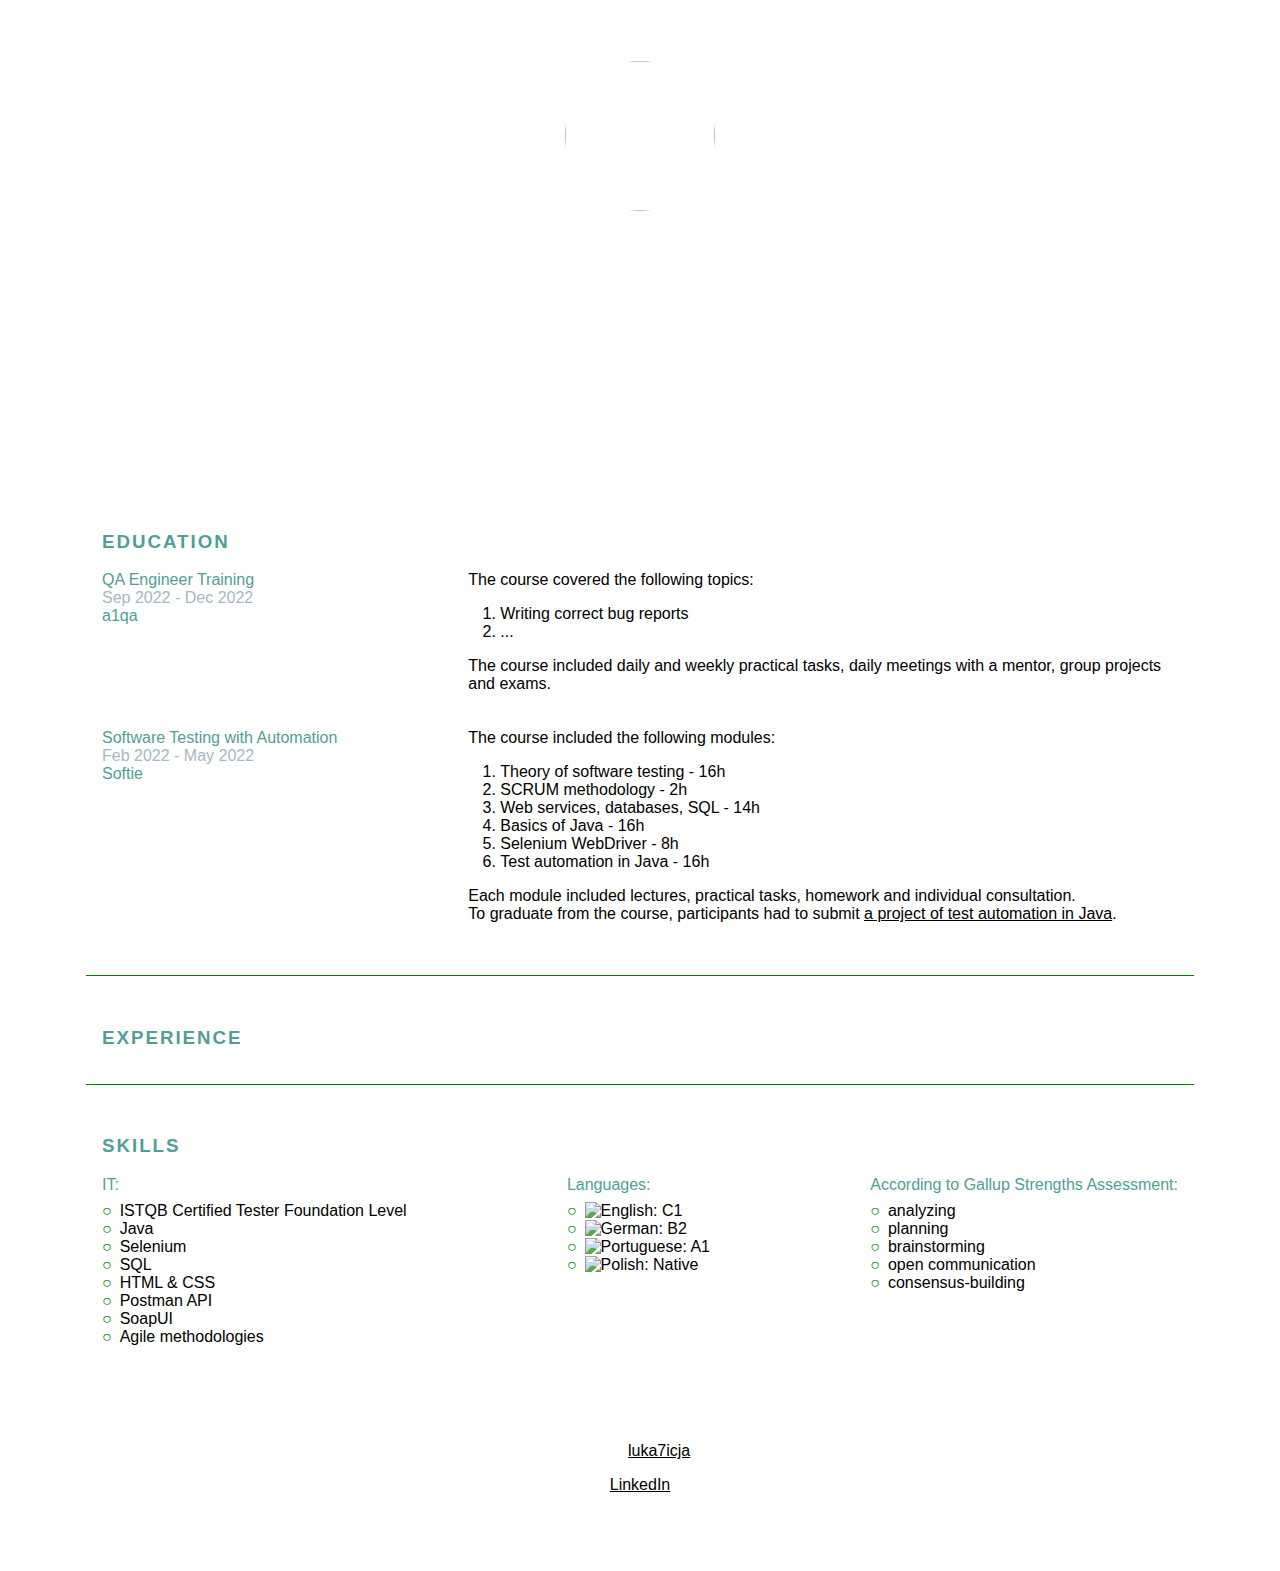
==== index.html @ f59d22a4 "Add files via upload" ====
<!DOCTYPE html>
<html>
	<head>
		<meta charset="UTF-8">
		<title>My CV website</title>
		<meta name="description" content="my cv">
		<meta name="author" content="Alicja Łuka">
		<meta name="viewport" content="width=device-width, initial-scale=1.0">
		<link rel="stylesheet" type="text/css" href="style.css">
	</head>

	<body>
		<header>
			<div>
				<img src="img\profilowe2.jpg" />
			</div>
			<h1>Alicja Łuka</h1>
			<section>
				<p>Hello, I'm glad you got here! Here's an alternative version of my CV that I made to practice my HTML, CSS and git skills.</p>
				<p>(the work is still in progress :) )</p>
			</section>
		</header>
		<main>
			<!--Education -->
			<section>
				<h3>Education</h3>
				<article class = 'course'>
				<div class='title'>
				QA Engineer Training
				<br>
				<span>Sep 2022 - Dec 2022</span><br>
				a1qa
				</div>
				<div class = 'description'>
				<p>
				The course covered the following topics:
				</p>
				<ol>
						<li>Writing correct bug reports</li>
						<li>...</li>
				</ol>
				<p>
				The course included daily and weekly practical tasks, daily meetings with a mentor, group projects and exams.
				</p>
				</div>
				</article>
				<article class='course'>
				<div class='title'>
				Software Testing with Automation
				<br>
				<span>Feb 2022 - May 2022</span><br>
				Softie
				</div>
				<div class="description">
				<p>The course included the following modules:
				</p>
					<ol>
						<li>Theory of software testing - 16h</li>
						<li>SCRUM methodology - 2h</li>
						<li>Web services, databases, SQL - 14h</li>
						<li>Basics of Java - 16h</li>
						<li>Selenium WebDriver - 8h</li>
						<li>Test automation in Java - 16h</li>
					</ol>
				<p>
				Each module included lectures, practical tasks, homework and individual consultation.
				</br>To graduate from the course, participants had to submit <a href="https://github.com/luka7icja/selenium-repo1">a project of test automation in Java</a>.
				</p>	
					</div>
				</article>
			</section>
			<!-- Experience -->
			<section>
				<h3>Experience<h3>
			</section>	
			<!-- Skills ... -->
			<section>
				<h3>Skills</h3>
				<div class='skills'>
				<div class='column'>
					<div class='title'>
					IT:
					</div>
					<ul>
						<li>ISTQB Certified Tester Foundation Level</li>
						<li>Java</li>
						<li>Selenium</li>
						<li>SQL</li>
						<li>HTML & CSS</li>
						<li>Postman API</li>
						<li>SoapUI</li>
						<li>Agile methodologies</li>
					</ul>
				</div>
				<div class='column'>
					<div class='title'>
					Languages:
					</div>
					<ul>
						<li><img src="https://flagcdn.com/20x15/gb.png" alt="English">: C1</li>
						<li><img src="https://flagcdn.com/20x15/de.png" alt="German">: B2</li>
						<li><img src="https://flagcdn.com/20x15/pt.png" alt="Portuguese">: A1</li>
						<li><img src="https://flagcdn.com/20x15/pl.png" alt="Polish">: Native</li>
					</ul>
				</div>
				<div class='column'>
					<div class='title'>
					According to Gallup Strengths Assessment:
					</div>
						<ul>
							<li>analyzing</li>
							<li>planning</li>
							<li>brainstorming</li>
							<li>open communication</li>
							<li>consensus-building</li>
						</ul>
				</div>
				</div>
			</section>
		</main>
		<footer>
			<p>Created by <a href="https://github.com/luka7icja">luka7icja</a>, 2022 </p>
			<p><a href="https://www.linkedin.com/in/alicjaluka">LinkedIn</a></p>
		</footer>
	</body>
</html>
---- style.css ----
/*@import url('https://fonts.googleapis.com/css?family=Raleway');*/

body {
  margin: 0;
  font-size: 16px;
  margin-top: 1.8em;
  margin-bottom: 1.8em;
  font-family: 'Raleway', sans-serif;
}

article {
  padding:0;
}

section{
  margin: 1em;
  padding: 1em;
}

header, main {
  margin: 0 auto;
}

header, footer {
  padding: 2em;
  text-align: center;
  background-size: cover;
  background-image: url('img/bg.jpg');
  background-position: fixed;
  color: white;
}

header section {
  max-width: 650;
}

header img {
	border-radius: 50%;
	height: 150px;
	width: 150px;
}

h1 {
  margin: 1em 0;
  letter-spacing: 3px;
  text-transform: uppercase;
}

h3 {
	letter-spacing: 2px;
	font-weight: bold;
	text-transform: uppercase;
	color: #509e98;
}

a {
  color: black;
}

a:visited {
  color: grey;
}

a:hover {
  color: #509e98;
}

a:active {
  color: #509e98;
}

span {
 color: #A7B8BF;
 font-weight: normal;
}

main section{
  border-bottom: 1px solid green;
}

main section:last-child {
  border-bottom: none;
}

main {
  max-width: 1140px;
}

.course {
  padding-bottom: 20px;	
  display: flex;
  flex-wrap: wrap;
}

.title {
  color: #509e98;
  font-weight: 500;
  flex: 0 0 33.3%;
  max-width: 100%
}

.course .description {
  flex: 0 0 66.6%;
  max-width: 70%
}

.course .description p {
	margin-top: 0;
	padding-left: 0.5em;
}

.skills {
	display: flex;
	flex-direction: row;
	flex-wrap: wrap;
	justify-content: space-between;
}

.skills .column {
  text-align: left;
  flex: 0 0 33,3%;
  max-width: 30%;
}

ul {
	list-style-type: none;
	margin-block-start: 0.5em;
	padding-inline-start: 0;
}

ul li:before {
	content: "○";
	padding-right: 0.5em;
	color: green;
}

@media only screen and (max-width: 768px) {
  .course {
    display: block;
  }

  .course .title, .course .descrition {
    max-width: 100%;
  }
}

@media only screen and (max-width: 576px) {
  .skills {
    display: block;
  }

  .skills .column {
    max-width: 100%;
  }

}
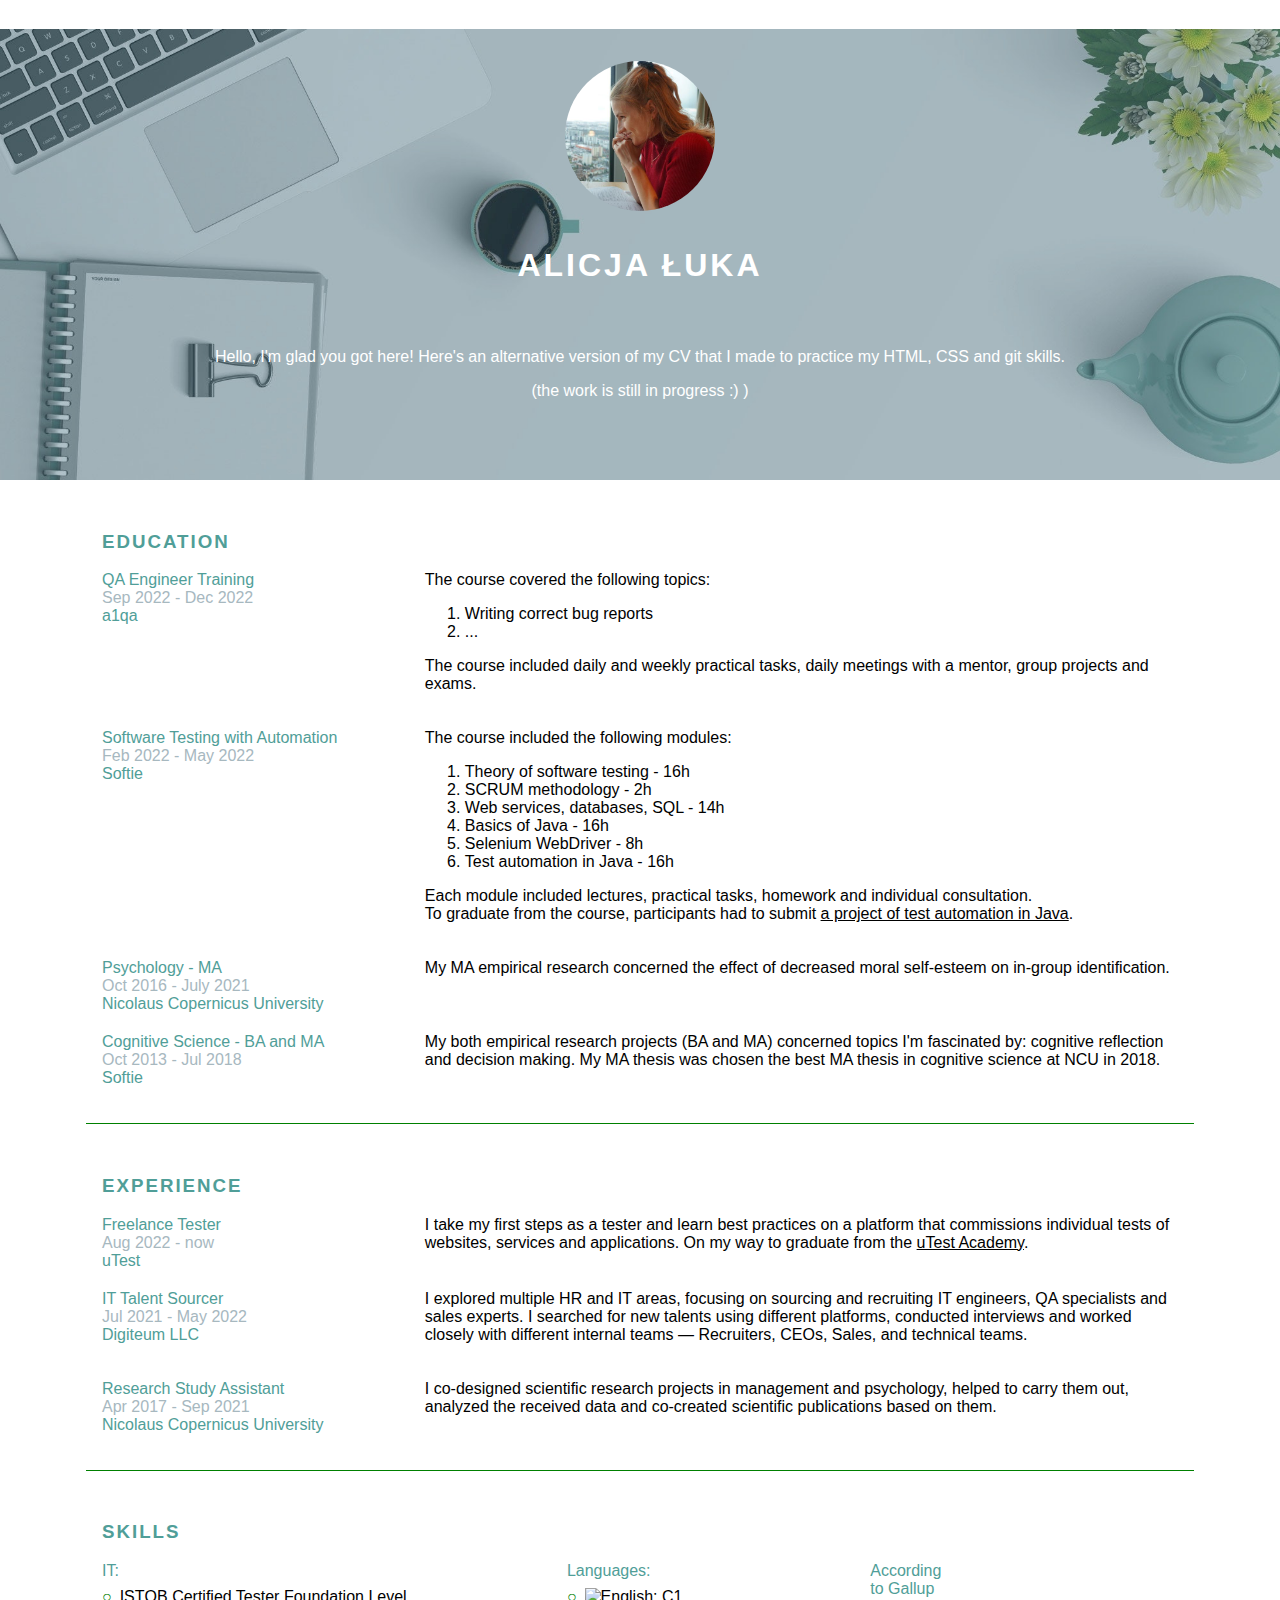
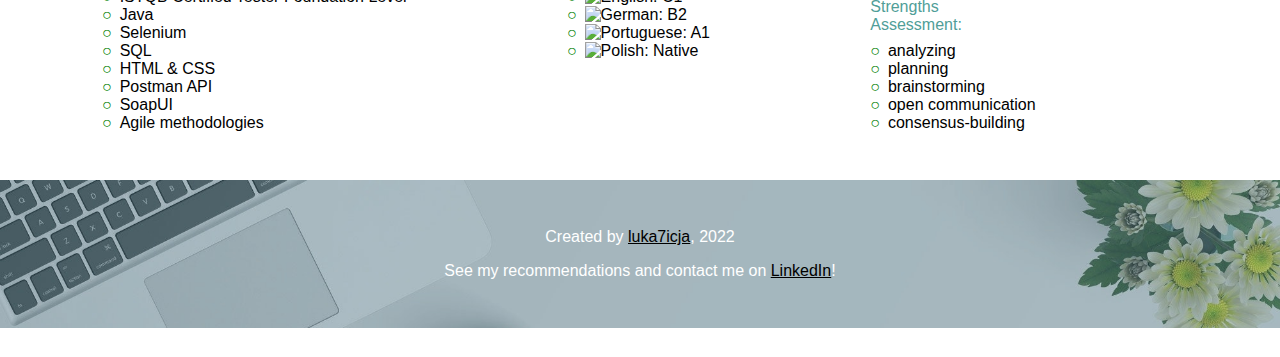
==== commit 832f4c49: "edits" ====
--- a/index.html
+++ b/index.html
@@ -24,7 +24,7 @@
 			<!--Education -->
 			<section>
 				<h3>Education</h3>
-				<article class = 'course'>
+				<article class = 'experience_item'>
 				<div class='title'>
 				QA Engineer Training
 				<br>
@@ -44,7 +44,7 @@
 				</p>
 				</div>
 				</article>
-				<article class='course'>
+				<article class='experience_item'>
 				<div class='title'>
 				Software Testing with Automation
 				<br>
@@ -68,10 +68,79 @@
 				</p>	
 					</div>
 				</article>
+				<article class='experience_item'>
+				<div class='title'>
+				Psychology - MA
+				<br>
+				<span>Oct 2016 - July 2021</span><br>
+				Nicolaus Copernicus University
+				</div>
+				<div class="description">
+				<p>
+				My MA empirical research concerned the effect of decreased moral self-esteem on in-group identification.
+				</p>	
+					</div>
+				</article>
+				<article class='experience_item'>
+				<div class='title'>
+				Cognitive Science - BA and MA
+				<br>
+				<span>Oct 2013 - Jul 2018</span><br>
+				Softie
+				</div>
+				<div class="description">
+				<p>
+				My both empirical research projects (BA and MA) concerned topics I'm fascinated by: cognitive reflection and decision making. 
+				My MA thesis was chosen the best MA thesis in cognitive science at NCU in 2018.
+				</p>	
+					</div>
+				</article>
 			</section>
 			<!-- Experience -->
 			<section>
-				<h3>Experience<h3>
+				<h3>Experience</h3>
+				<article class = 'experience_item'>
+				<div class='title'>
+				Freelance Tester
+				<br>
+				<span>Aug 2022 - now</span><br>
+				uTest
+				</div>
+				<div class = 'description'>
+				<p>
+				I take my first steps as a tester and learn best practices on a platform that commissions individual tests of websites, 
+				services and applications. On my way to graduate from the <a href="https://www.utest.com/academy">uTest Academy</a>.
+				</p>
+				</div>
+				</article>
+				<article class = 'experience_item'>
+				<div class='title'>
+				IT Talent Sourcer
+				<br>
+				<span>Jul 2021 - May 2022</span><br>
+				Digiteum LLC
+				</div>
+				<div class = 'description'>
+				<p>
+				I explored multiple HR and IT areas, focusing on sourcing and recruiting IT engineers, QA specialists and sales experts. 
+				I searched for new talents using different platforms, conducted interviews and worked closely with different internal teams — Recruiters, CEOs, Sales, and technical teams.
+				</p>
+				</div>
+				</article>
+				<article class = 'experience_item'>
+				<div class='title'>
+				Research Study Assistant
+				<br>
+				<span>Apr 2017 - Sep 2021</span><br>
+				Nicolaus Copernicus University
+				</div>
+				<div class = 'description'>
+				<p>
+				I co-designed scientific research projects in management and psychology, helped to carry them out, 
+				analyzed the received data and co-created scientific publications based on them.
+				</p>
+				</div>
+				</article>
 			</section>	
 			<!-- Skills ... -->
 			<section>
@@ -120,7 +189,7 @@
 		</main>
 		<footer>
 			<p>Created by <a href="https://github.com/luka7icja">luka7icja</a>, 2022 </p>
-			<p><a href="https://www.linkedin.com/in/alicjaluka">LinkedIn</a></p>
+			<p>See my recommendations and contact me on <a href="https://www.linkedin.com/in/alicjaluka">LinkedIn</a>!</p>
 		</footer>
 	</body>
 </html>
--- a/style.css
+++ b/style.css
@@ -86,27 +86,27 @@
   max-width: 1140px;
 }
 
-.course {
+.experience_item {
   padding-bottom: 20px;	
   display: flex;
   flex-wrap: wrap;
+  justify-content: space-between;
 }
 
 .title {
   color: #509e98;
   font-weight: 500;
-  flex: 0 0 33.3%;
+  flex: 0 0 25%;
+  max-width: 25%;
+}
+
+.experience_item .description {
+  flex: 0 0 70%;
   max-width: 100%
 }
 
-.course .description {
-  flex: 0 0 66.6%;
-  max-width: 70%
-}
-
-.course .description p {
+.experience_item .description p {
 	margin-top: 0;
-	padding-left: 0.5em;
 }
 
 .skills {
@@ -134,16 +134,6 @@
 	color: green;
 }
 
-@media only screen and (max-width: 768px) {
-  .course {
-    display: block;
-  }
-
-  .course .title, .course .descrition {
-    max-width: 100%;
-  }
-}
-
 @media only screen and (max-width: 576px) {
   .skills {
     display: block;
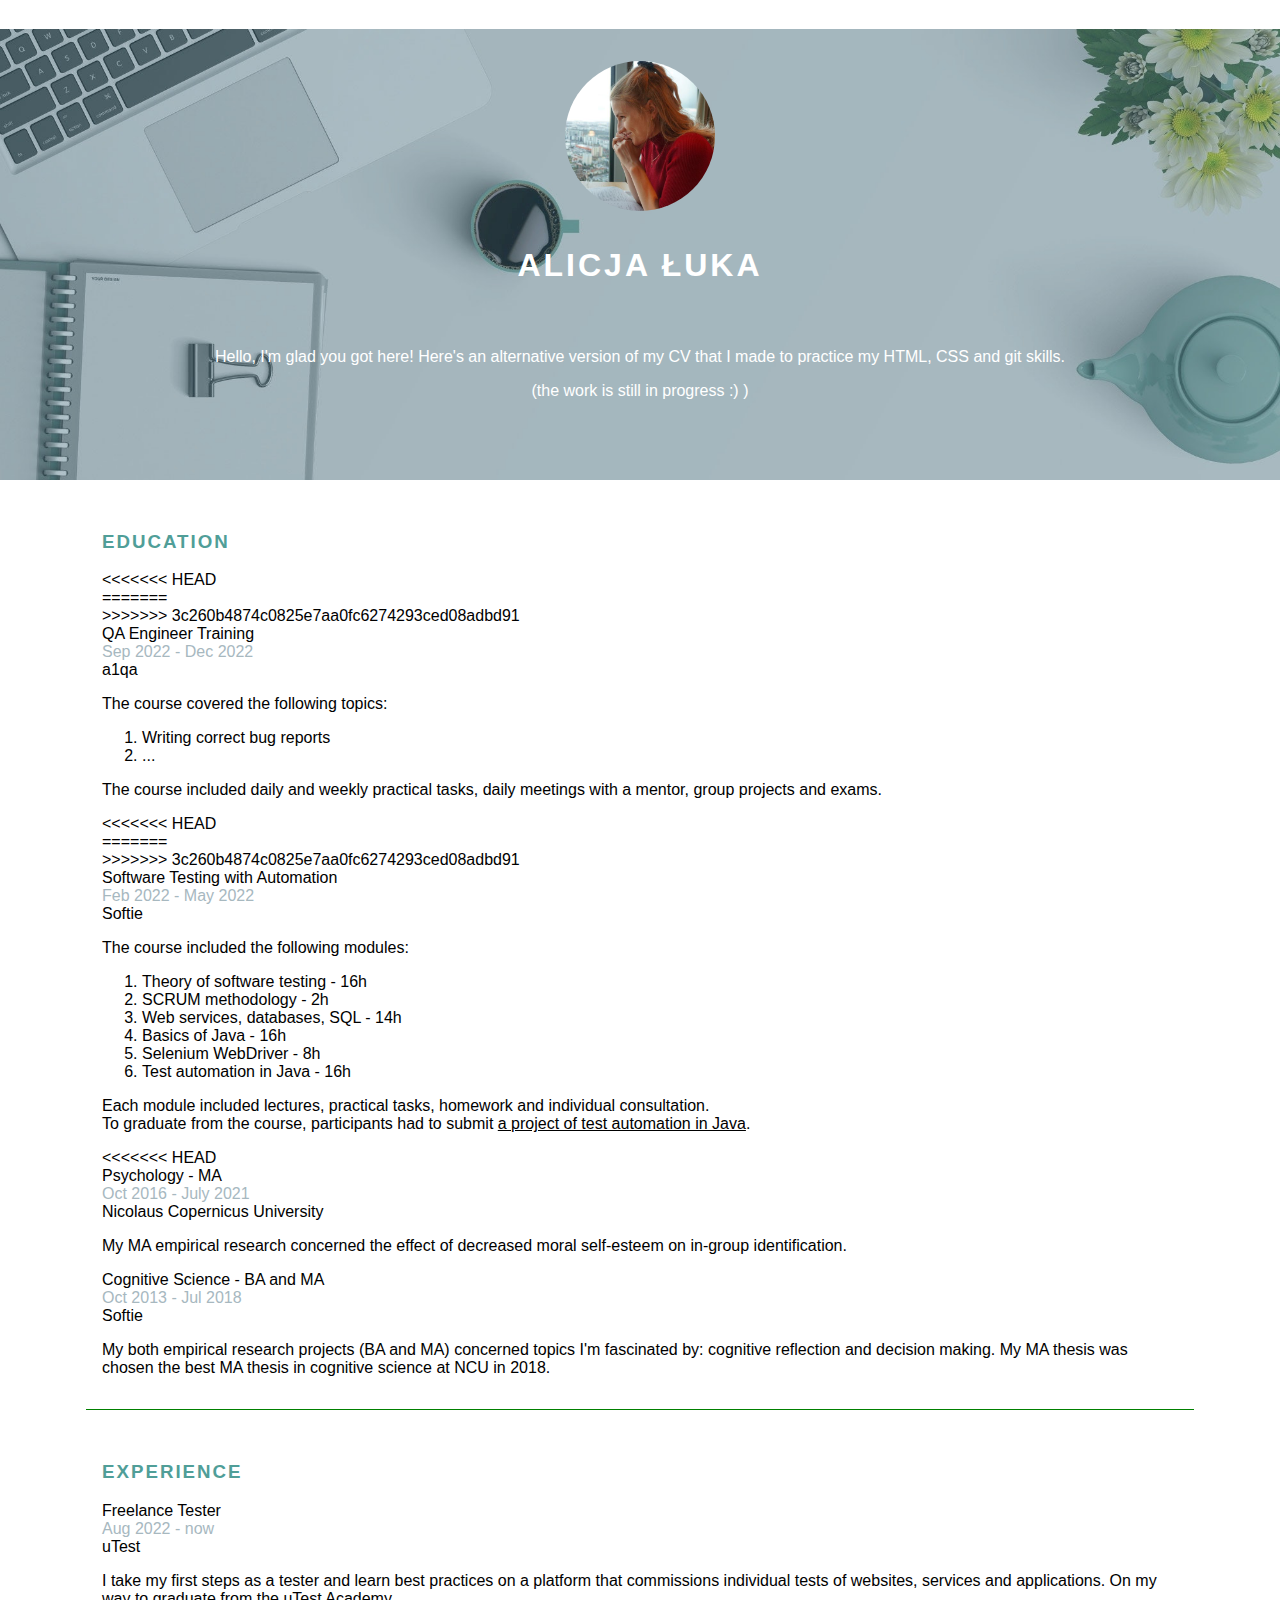
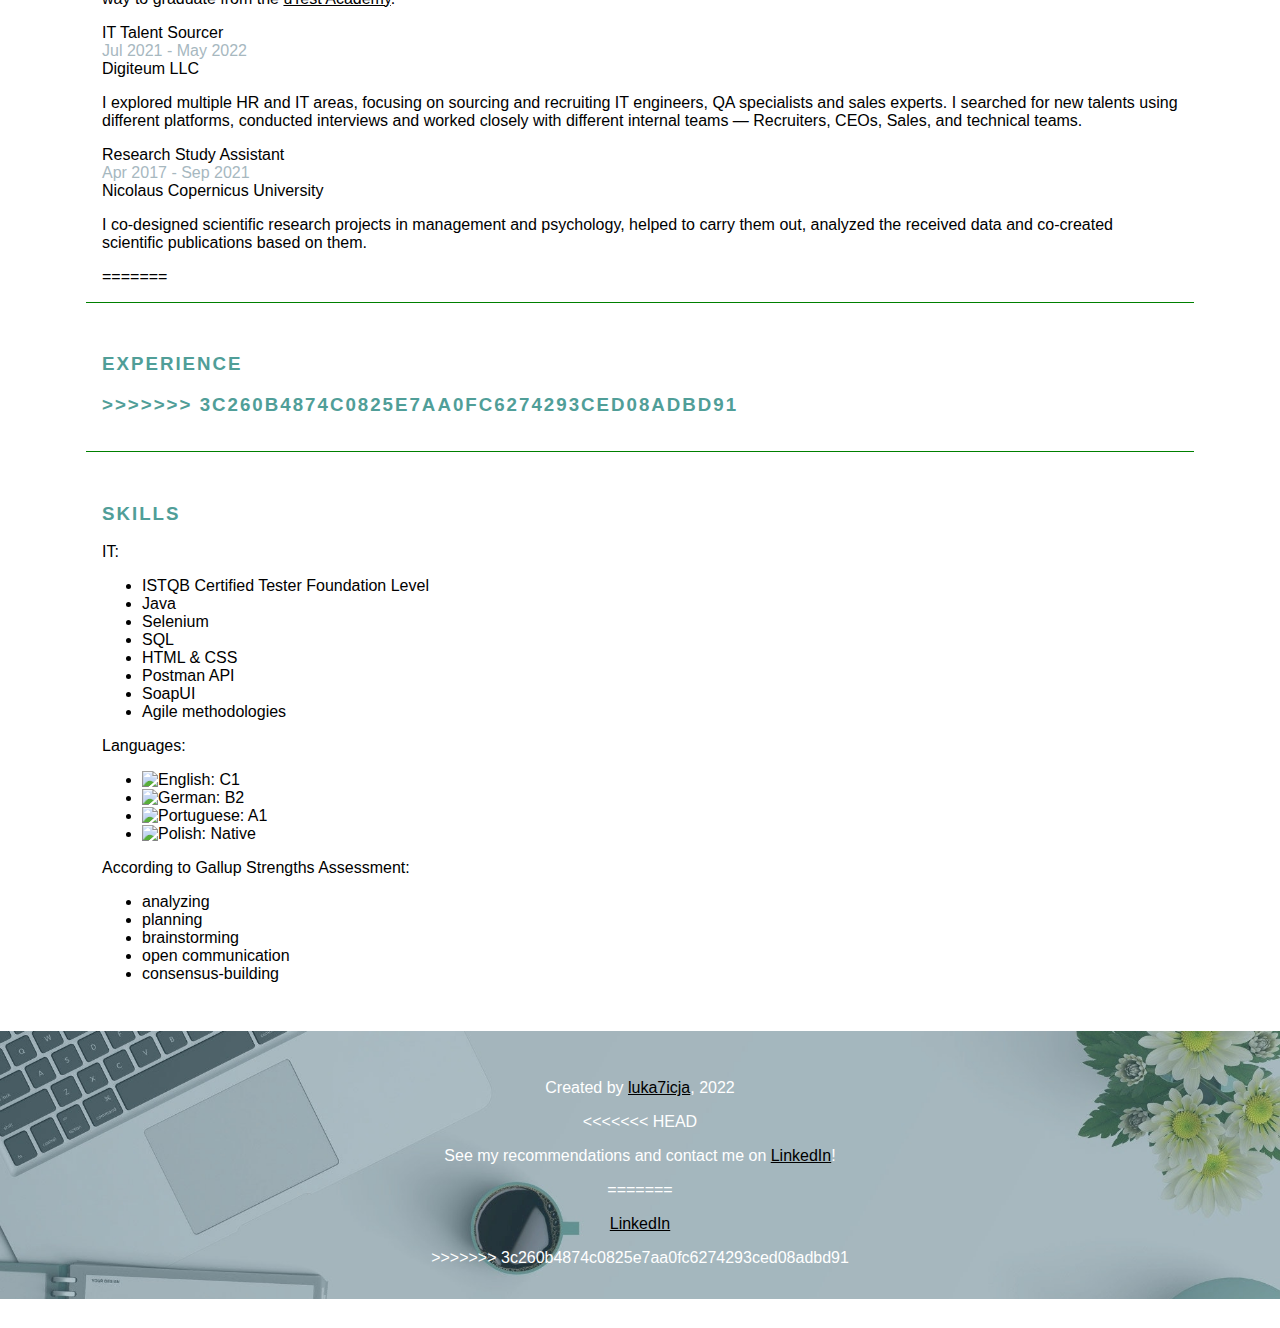
==== commit 23d3f2fe: "test" ====
--- a/index.html
+++ b/index.html
@@ -24,7 +24,11 @@
 			<!--Education -->
 			<section>
 				<h3>Education</h3>
-				<article class = 'experience_item'>
+<<<<<<< HEAD
+				<article class = 'experience_item'>
+=======
+				<article class = 'course'>
+>>>>>>> 3c260b4874c0825e7aa0fc6274293ced08adbd91
 				<div class='title'>
 				QA Engineer Training
 				<br>
@@ -44,7 +48,11 @@
 				</p>
 				</div>
 				</article>
+<<<<<<< HEAD
 				<article class='experience_item'>
+=======
+				<article class='course'>
+>>>>>>> 3c260b4874c0825e7aa0fc6274293ced08adbd91
 				<div class='title'>
 				Software Testing with Automation
 				<br>
@@ -68,6 +76,7 @@
 				</p>	
 					</div>
 				</article>
+<<<<<<< HEAD
 				<article class='experience_item'>
 				<div class='title'>
 				Psychology - MA
@@ -141,6 +150,12 @@
 				</p>
 				</div>
 				</article>
+=======
+			</section>
+			<!-- Experience -->
+			<section>
+				<h3>Experience<h3>
+>>>>>>> 3c260b4874c0825e7aa0fc6274293ced08adbd91
 			</section>	
 			<!-- Skills ... -->
 			<section>
@@ -189,7 +204,11 @@
 		</main>
 		<footer>
 			<p>Created by <a href="https://github.com/luka7icja">luka7icja</a>, 2022 </p>
+<<<<<<< HEAD
 			<p>See my recommendations and contact me on <a href="https://www.linkedin.com/in/alicjaluka">LinkedIn</a>!</p>
+=======
+			<p><a href="https://www.linkedin.com/in/alicjaluka">LinkedIn</a></p>
+>>>>>>> 3c260b4874c0825e7aa0fc6274293ced08adbd91
 		</footer>
 	</body>
 </html>
--- a/style.css
+++ b/style.css
@@ -86,16 +86,24 @@
   max-width: 1140px;
 }
 
+<<<<<<< HEAD
 .experience_item {
   padding-bottom: 20px;	
   display: flex;
   flex-wrap: wrap;
   justify-content: space-between;
+=======
+.course {
+  padding-bottom: 20px;	
+  display: flex;
+  flex-wrap: wrap;
+>>>>>>> 3c260b4874c0825e7aa0fc6274293ced08adbd91
 }
 
 .title {
   color: #509e98;
   font-weight: 500;
+<<<<<<< HEAD
   flex: 0 0 25%;
   max-width: 25%;
 }
@@ -107,6 +115,20 @@
 
 .experience_item .description p {
 	margin-top: 0;
+=======
+  flex: 0 0 33.3%;
+  max-width: 100%
+}
+
+.course .description {
+  flex: 0 0 66.6%;
+  max-width: 70%
+}
+
+.course .description p {
+	margin-top: 0;
+	padding-left: 0.5em;
+>>>>>>> 3c260b4874c0825e7aa0fc6274293ced08adbd91
 }
 
 .skills {
@@ -134,6 +156,19 @@
 	color: green;
 }
 
+<<<<<<< HEAD
+=======
+@media only screen and (max-width: 768px) {
+  .course {
+    display: block;
+  }
+
+  .course .title, .course .descrition {
+    max-width: 100%;
+  }
+}
+
+>>>>>>> 3c260b4874c0825e7aa0fc6274293ced08adbd91
 @media only screen and (max-width: 576px) {
   .skills {
     display: block;
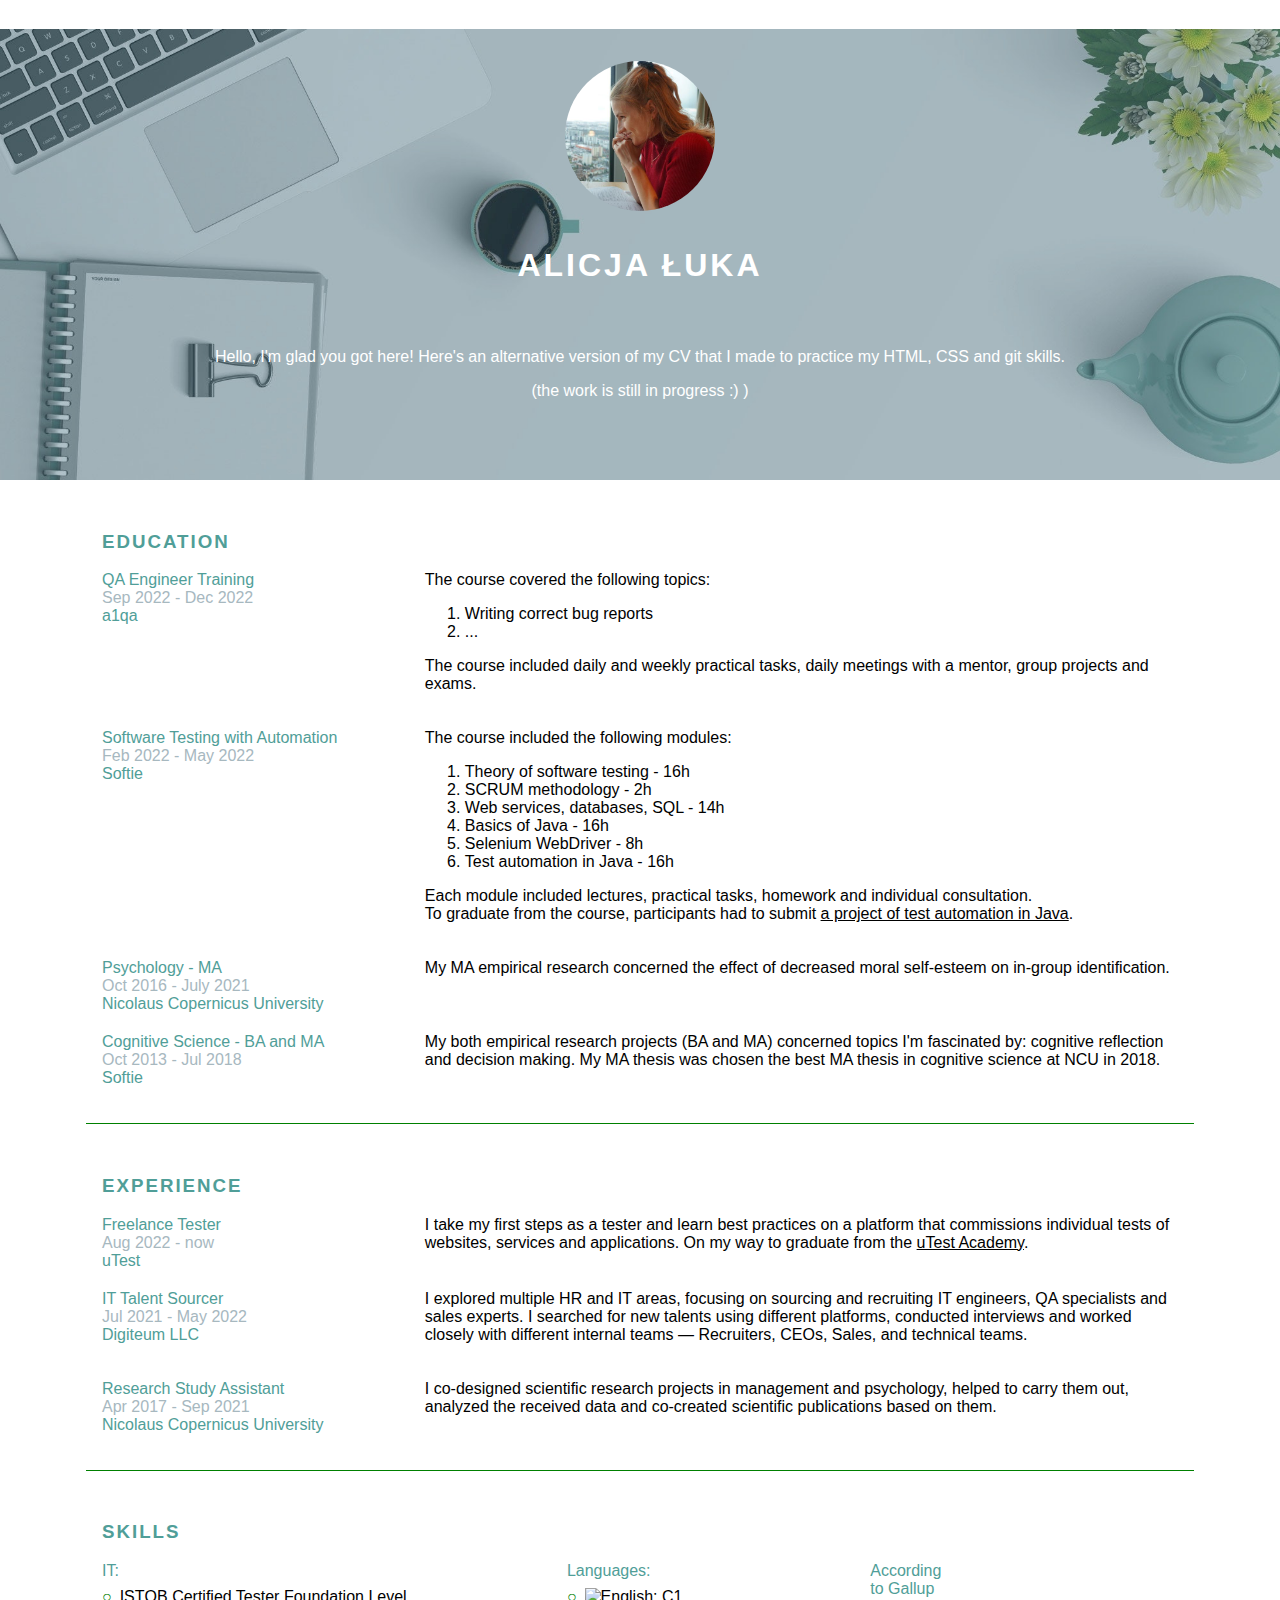
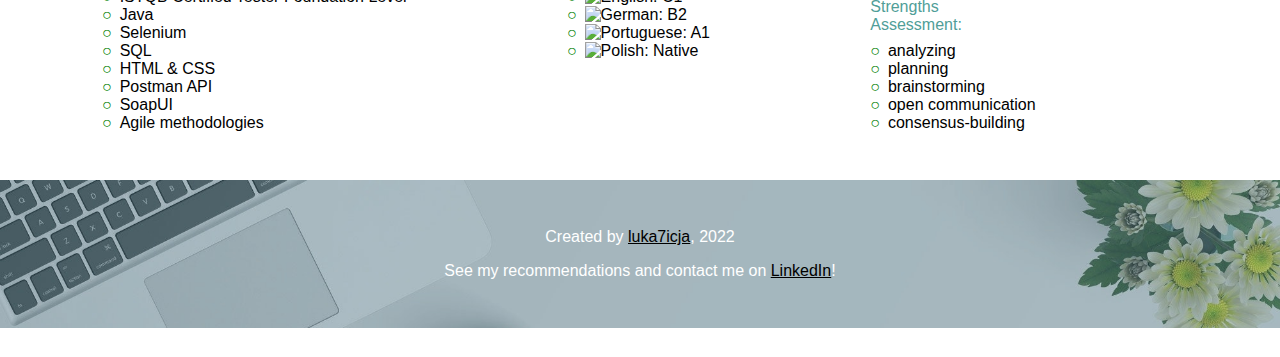
==== commit fdfe405f: "test2" ====
--- a/index.html
+++ b/index.html
@@ -24,11 +24,7 @@
 			<!--Education -->
 			<section>
 				<h3>Education</h3>
-<<<<<<< HEAD
 				<article class = 'experience_item'>
-=======
-				<article class = 'course'>
->>>>>>> 3c260b4874c0825e7aa0fc6274293ced08adbd91
 				<div class='title'>
 				QA Engineer Training
 				<br>
@@ -48,11 +44,7 @@
 				</p>
 				</div>
 				</article>
-<<<<<<< HEAD
 				<article class='experience_item'>
-=======
-				<article class='course'>
->>>>>>> 3c260b4874c0825e7aa0fc6274293ced08adbd91
 				<div class='title'>
 				Software Testing with Automation
 				<br>
@@ -76,7 +68,6 @@
 				</p>	
 					</div>
 				</article>
-<<<<<<< HEAD
 				<article class='experience_item'>
 				<div class='title'>
 				Psychology - MA
@@ -150,12 +141,6 @@
 				</p>
 				</div>
 				</article>
-=======
-			</section>
-			<!-- Experience -->
-			<section>
-				<h3>Experience<h3>
->>>>>>> 3c260b4874c0825e7aa0fc6274293ced08adbd91
 			</section>	
 			<!-- Skills ... -->
 			<section>
@@ -204,11 +189,7 @@
 		</main>
 		<footer>
 			<p>Created by <a href="https://github.com/luka7icja">luka7icja</a>, 2022 </p>
-<<<<<<< HEAD
 			<p>See my recommendations and contact me on <a href="https://www.linkedin.com/in/alicjaluka">LinkedIn</a>!</p>
-=======
-			<p><a href="https://www.linkedin.com/in/alicjaluka">LinkedIn</a></p>
->>>>>>> 3c260b4874c0825e7aa0fc6274293ced08adbd91
 		</footer>
 	</body>
 </html>
--- a/style.css
+++ b/style.css
@@ -86,24 +86,16 @@
   max-width: 1140px;
 }
 
-<<<<<<< HEAD
 .experience_item {
   padding-bottom: 20px;	
   display: flex;
   flex-wrap: wrap;
   justify-content: space-between;
-=======
-.course {
-  padding-bottom: 20px;	
-  display: flex;
-  flex-wrap: wrap;
->>>>>>> 3c260b4874c0825e7aa0fc6274293ced08adbd91
 }
 
 .title {
   color: #509e98;
   font-weight: 500;
-<<<<<<< HEAD
   flex: 0 0 25%;
   max-width: 25%;
 }
@@ -115,20 +107,6 @@
 
 .experience_item .description p {
 	margin-top: 0;
-=======
-  flex: 0 0 33.3%;
-  max-width: 100%
-}
-
-.course .description {
-  flex: 0 0 66.6%;
-  max-width: 70%
-}
-
-.course .description p {
-	margin-top: 0;
-	padding-left: 0.5em;
->>>>>>> 3c260b4874c0825e7aa0fc6274293ced08adbd91
 }
 
 .skills {
@@ -156,19 +134,6 @@
 	color: green;
 }
 
-<<<<<<< HEAD
-=======
-@media only screen and (max-width: 768px) {
-  .course {
-    display: block;
-  }
-
-  .course .title, .course .descrition {
-    max-width: 100%;
-  }
-}
-
->>>>>>> 3c260b4874c0825e7aa0fc6274293ced08adbd91
 @media only screen and (max-width: 576px) {
   .skills {
     display: block;
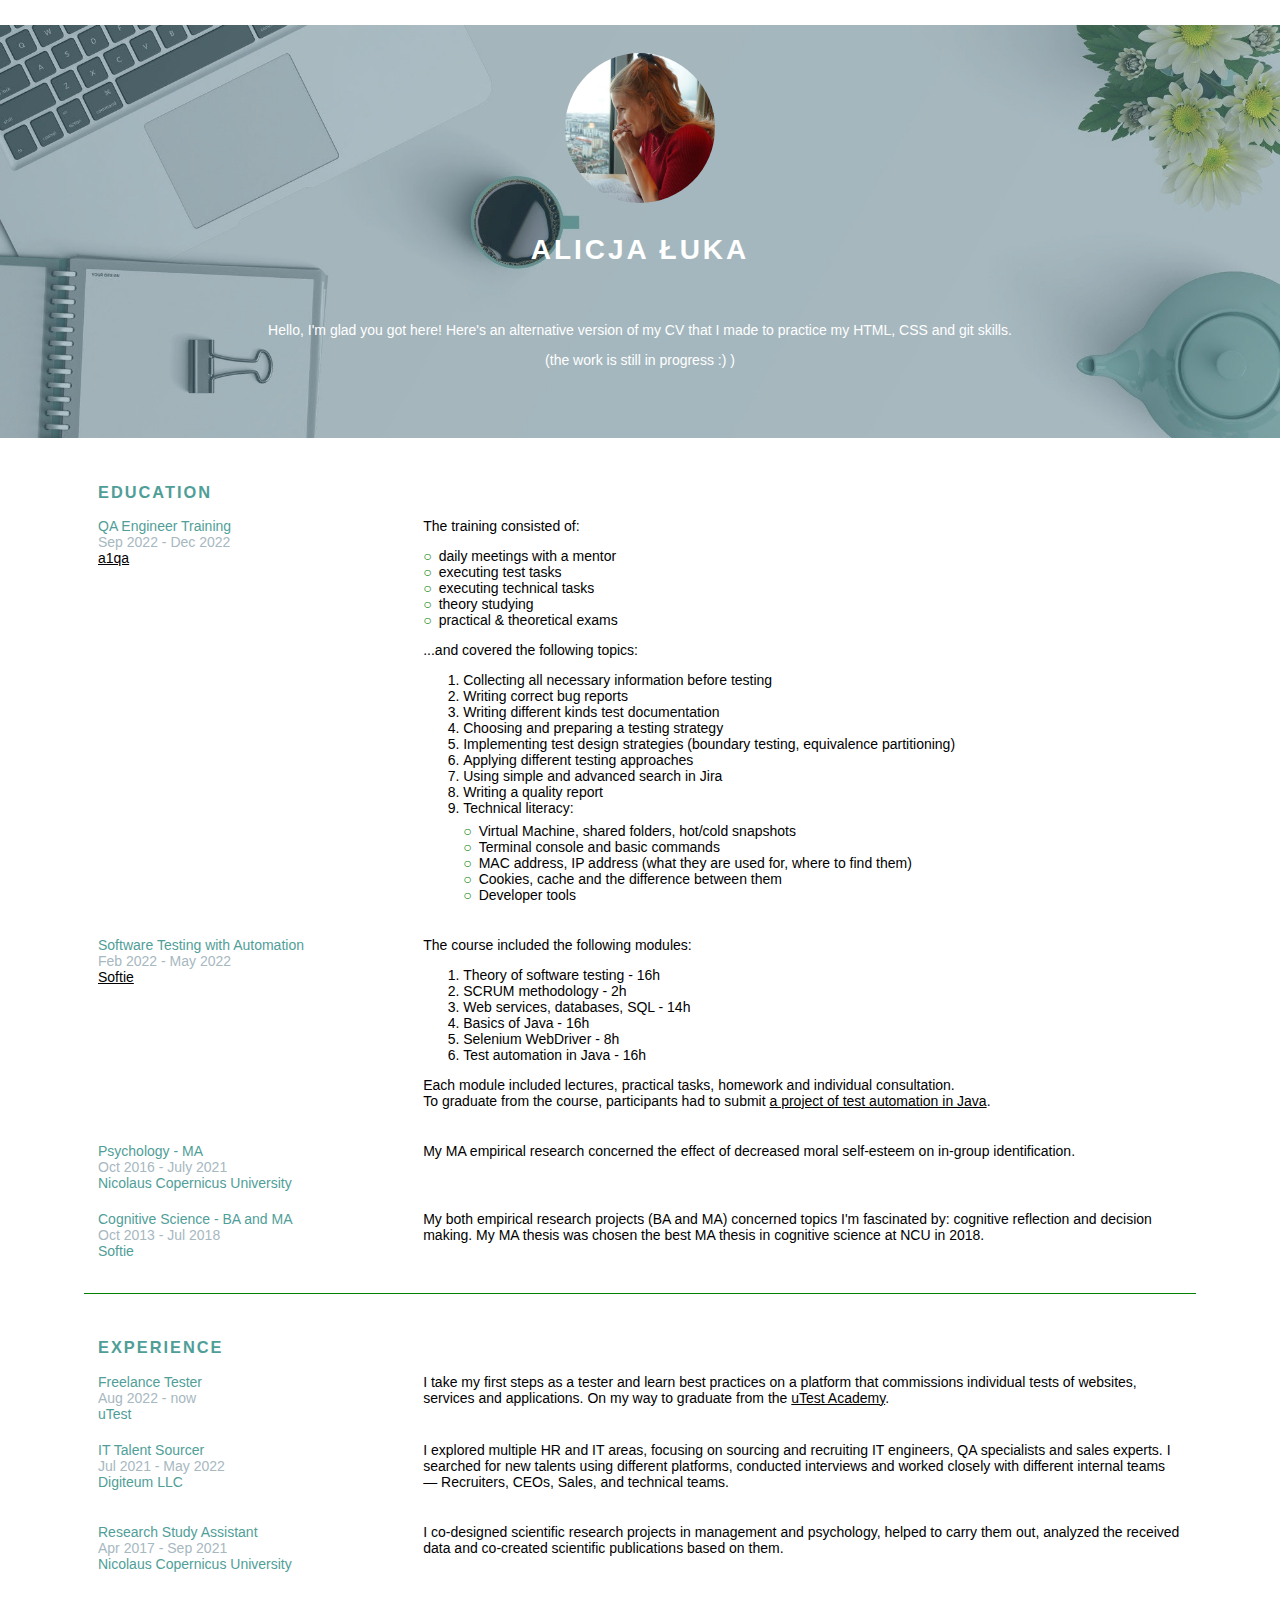
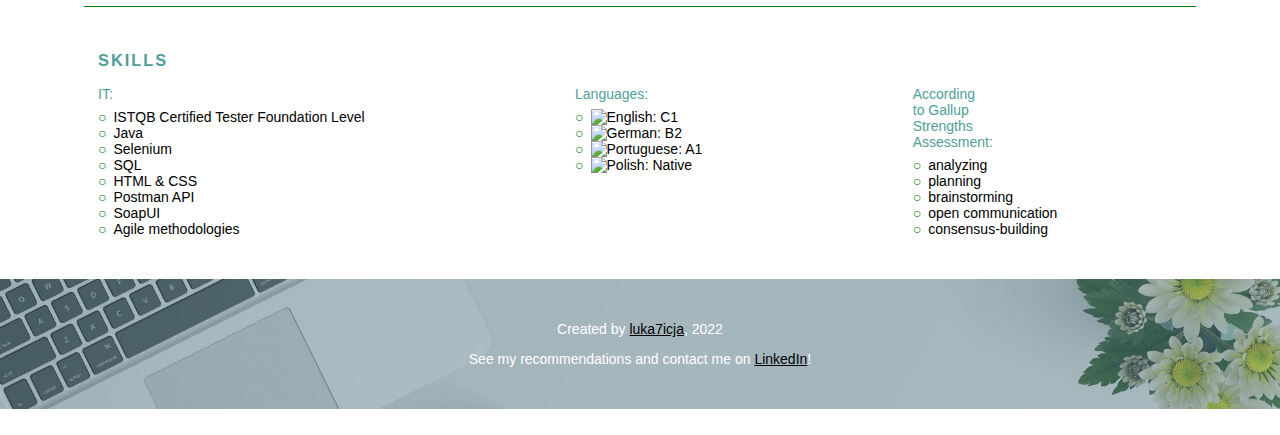
==== commit 5d2f5521: "updated info about trainings" ====
--- a/index.html
+++ b/index.html
@@ -29,19 +29,39 @@
 				QA Engineer Training
 				<br>
 				<span>Sep 2022 - Dec 2022</span><br>
-				a1qa
-				</div>
-				<div class = 'description'>
-				<p>
-				The course covered the following topics:
+				<a href="https://www.a1qa.com/">a1qa</a>
+				</div>
+				<div class = 'description'>
+				<p>
+				The training consisted of:
+				<ul>
+					<li>daily meetings with a mentor</li>
+					<li>executing test tasks</li>
+					<li>executing technical tasks</li>
+					<li>theory studying</li>
+					<li>practical & theoretical exams</li>
+				</ul>
+				...and covered the following topics:
 				</p>
 				<ol>
+						<li>Collecting all necessary information before testing</li>
 						<li>Writing correct bug reports</li>
-						<li>...</li>
+						<li>Writing different kinds test documentation</li>
+						<li>Choosing and preparing a testing strategy</li>
+						<li>Implementing test design strategies (boundary testing, equivalence partitioning)</li>
+						<li>Applying different testing approaches</li>
+						<li>Using simple and advanced search in Jira</li>
+						<li>Writing a quality report</li>
+						<li>Technical literacy:</li>
+						<ul>
+							<li>Virtual Machine, shared folders, hot/cold snapshots</li>
+							<li>Terminal console and basic commands</li>
+							<li>MAC address, IP address (what they are used for, where to find them)</li>
+							<li>Cookies, cache and the difference between them</li>
+							<li>Developer tools</li>
+						</ul>
+						
 				</ol>
-				<p>
-				The course included daily and weekly practical tasks, daily meetings with a mentor, group projects and exams.
-				</p>
 				</div>
 				</article>
 				<article class='experience_item'>
@@ -49,7 +69,7 @@
 				Software Testing with Automation
 				<br>
 				<span>Feb 2022 - May 2022</span><br>
-				Softie
+				<a href="https://softie.pl/">Softie</a>
 				</div>
 				<div class="description">
 				<p>The course included the following modules:
--- a/style.css
+++ b/style.css
@@ -2,7 +2,7 @@
 
 body {
   margin: 0;
-  font-size: 16px;
+  font-size: 14px;
   margin-top: 1.8em;
   margin-bottom: 1.8em;
   font-family: 'Raleway', sans-serif;
@@ -52,6 +52,10 @@
 	text-transform: uppercase;
 	color: #509e98;
 }
+
+/* p {
+	color: grey;
+}*/
 
 a {
   color: black;
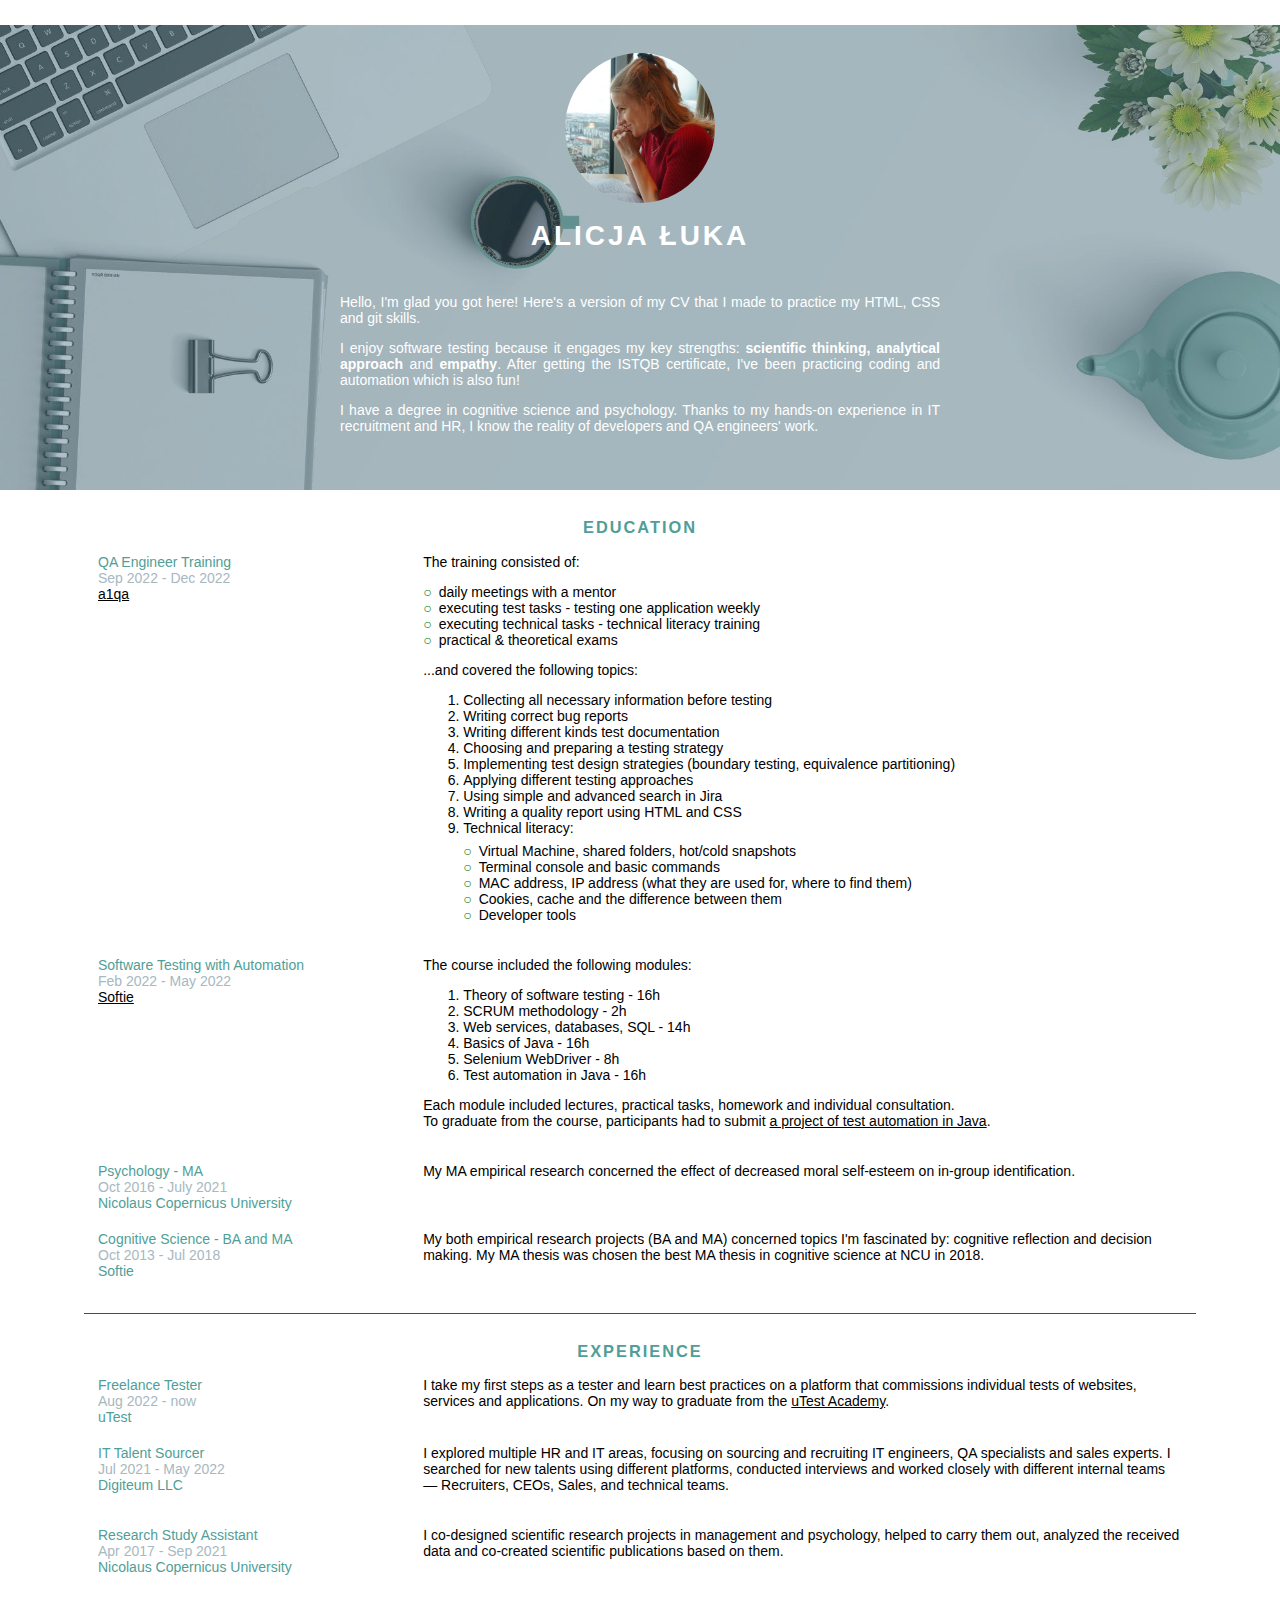
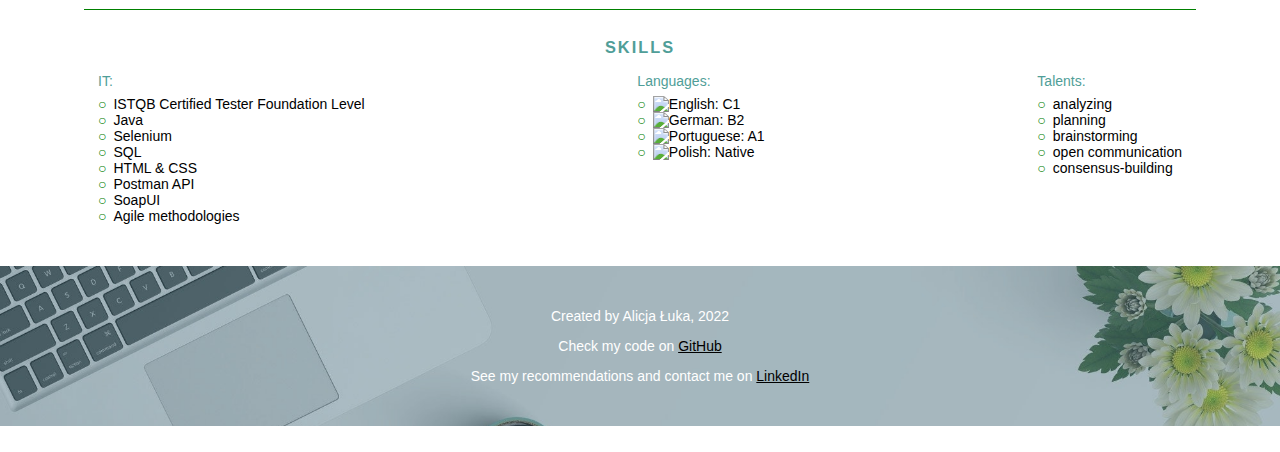
==== commit 2f4615c5: "update" ====
--- a/index.html
+++ b/index.html
@@ -16,9 +16,10 @@
 			</div>
 			<h1>Alicja Łuka</h1>
 			<section>
-				<p>Hello, I'm glad you got here! Here's an alternative version of my CV that I made to practice my HTML, CSS and git skills.</p>
-				<p>(the work is still in progress :) )</p>
-			</section>
+                <p style="text-align: justify">Hello, I'm glad you got here! Here's a version of my CV that I made to practice my HTML, CSS and git skills.</p>
+                <p style="text-align: justify">I enjoy software testing because it engages my key strengths: <strong>scientific thinking, analytical approach</strong> and <strong>empathy</strong>. After getting the ISTQB certificate, I've been practicing coding and automation which is also fun!</p> 
+                <p style="text-align: justify">I have a degree in cognitive science and psychology. Thanks to my hands-on experience in IT recruitment and HR, I know the reality of developers and QA engineers' work.</p>
+            </section>
 		</header>
 		<main>
 			<!--Education -->
@@ -36,9 +37,8 @@
 				The training consisted of:
 				<ul>
 					<li>daily meetings with a mentor</li>
-					<li>executing test tasks</li>
-					<li>executing technical tasks</li>
-					<li>theory studying</li>
+					<li>executing test tasks - testing one application weekly</li>
+					<li>executing technical tasks - technical literacy training</li>
 					<li>practical & theoretical exams</li>
 				</ul>
 				...and covered the following topics:
@@ -51,7 +51,7 @@
 						<li>Implementing test design strategies (boundary testing, equivalence partitioning)</li>
 						<li>Applying different testing approaches</li>
 						<li>Using simple and advanced search in Jira</li>
-						<li>Writing a quality report</li>
+						<li>Writing a quality report using HTML and CSS</li>
 						<li>Technical literacy:</li>
 						<ul>
 							<li>Virtual Machine, shared folders, hot/cold snapshots</li>
@@ -194,7 +194,7 @@
 				</div>
 				<div class='column'>
 					<div class='title'>
-					According to Gallup Strengths Assessment:
+					Talents:
 					</div>
 						<ul>
 							<li>analyzing</li>
@@ -208,8 +208,9 @@
 			</section>
 		</main>
 		<footer>
-			<p>Created by <a href="https://github.com/luka7icja">luka7icja</a>, 2022 </p>
-			<p>See my recommendations and contact me on <a href="https://www.linkedin.com/in/alicjaluka">LinkedIn</a>!</p>
+            <p>Created by Alicja Łuka, 2022 </p>
+            <p>Check my code on <a href="https://github.com/luka7icja">GitHub</a></p>
+			<p>See my recommendations and contact me on <a href="https://www.linkedin.com/in/alicjaluka">LinkedIn</a></p>
 		</footer>
 	</body>
 </html>
--- a/style.css
+++ b/style.css
@@ -31,7 +31,8 @@
 }
 
 header section {
-  max-width: 650;
+  max-width: 600px;
+    margin: auto;
 }
 
 header img {
@@ -41,16 +42,20 @@
 }
 
 h1 {
-  margin: 1em 0;
+  margin: 0.5em 0;
   letter-spacing: 3px;
   text-transform: uppercase;
 }
 
 h3 {
-	letter-spacing: 2px;
+	max-width: 600px;
+    margin: auto;
+    text-align: center;
+    letter-spacing: 2px;
 	font-weight: bold;
 	text-transform: uppercase;
 	color: #509e98;
+    padding-bottom: 1em
 }
 
 /* p {
@@ -126,6 +131,10 @@
   max-width: 30%;
 }
 
+.stills .column .title {
+    margin: auto;
+}
+
 ul {
 	list-style-type: none;
 	margin-block-start: 0.5em;
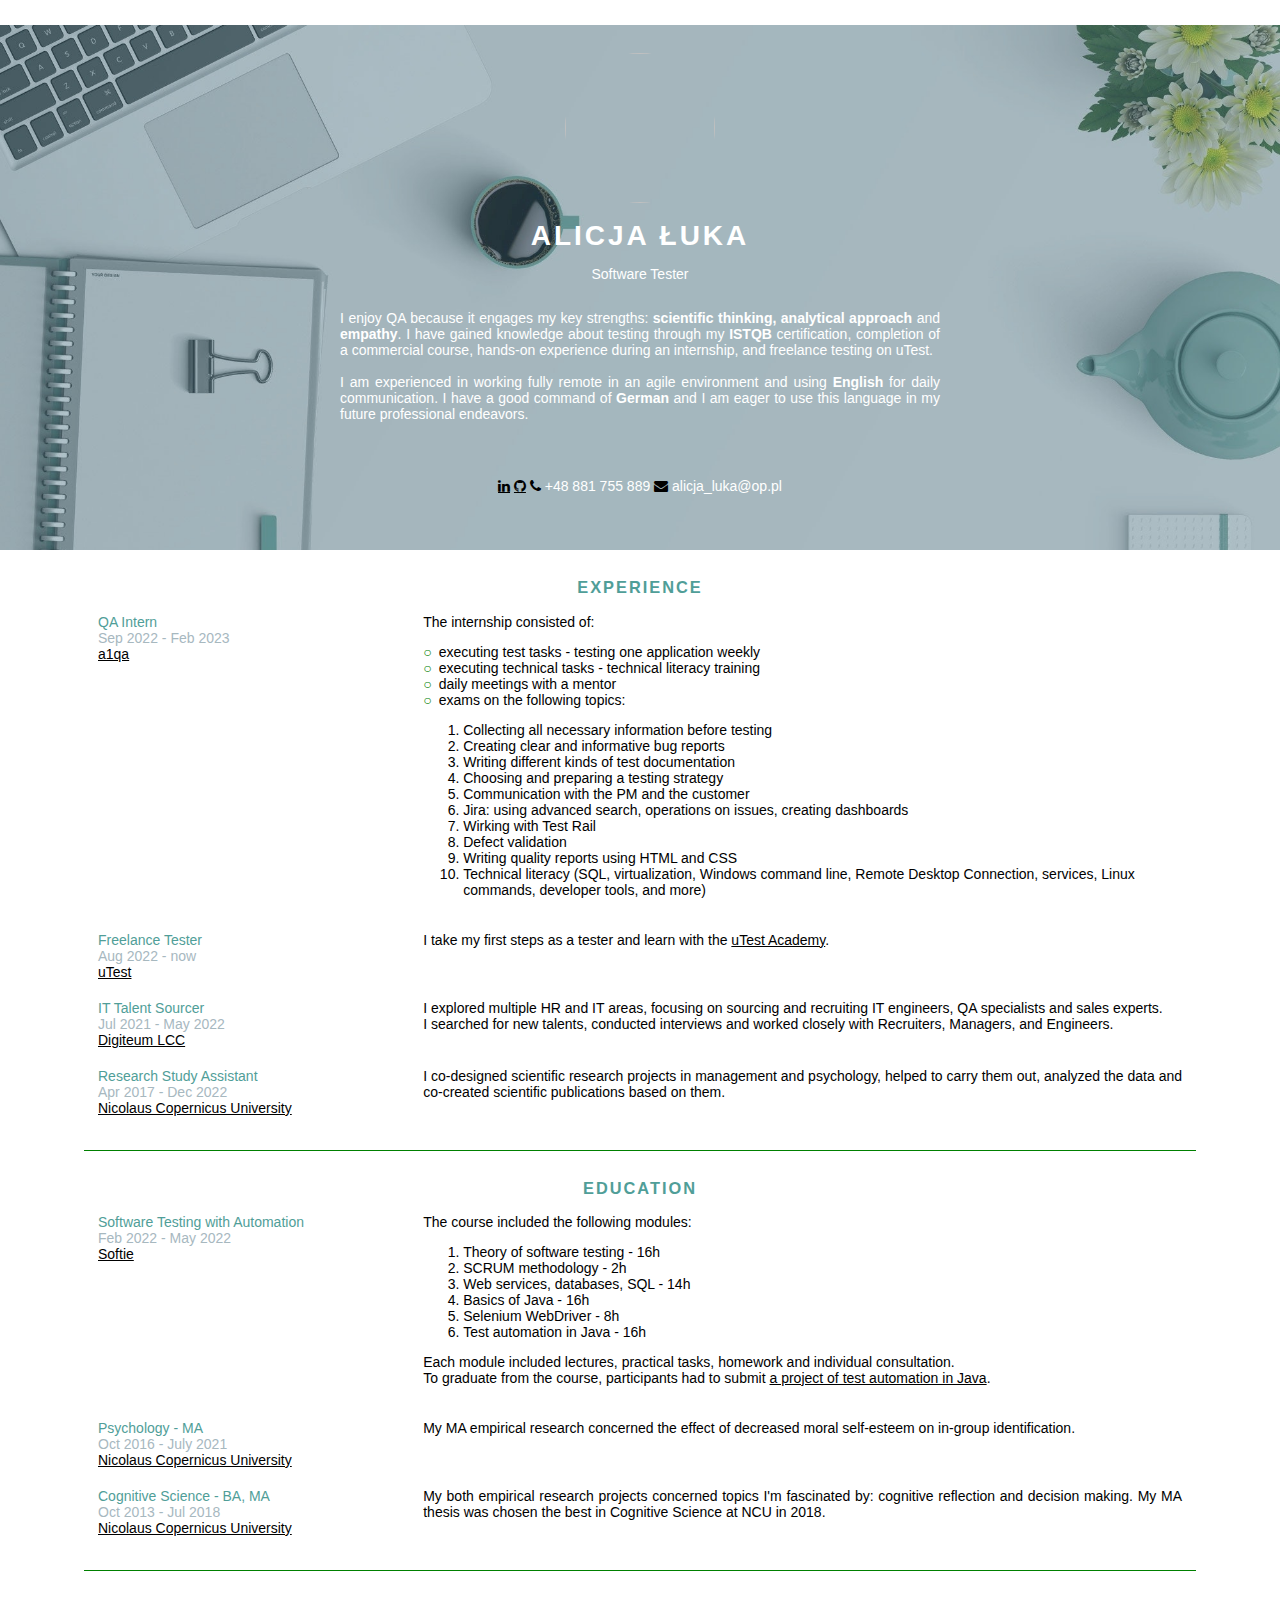
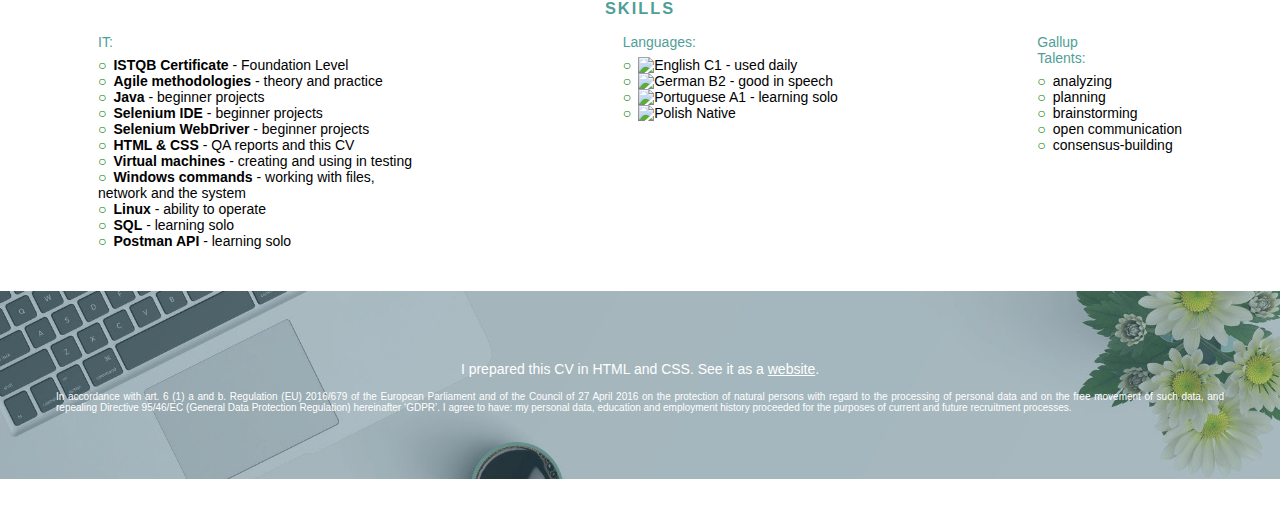
==== commit 561fdc82: "Update index.html" ====
--- a/index.html
+++ b/index.html
@@ -7,63 +7,111 @@
 		<meta name="author" content="Alicja Łuka">
 		<meta name="viewport" content="width=device-width, initial-scale=1.0">
 		<link rel="stylesheet" type="text/css" href="style.css">
+        <link rel="stylesheet" href="https://cdnjs.cloudflare.com/ajax/libs/font-awesome/4.7.0/css/font-awesome.min.css">
 	</head>
 
 	<body>
 		<header>
 			<div>
-				<img src="img\profilowe2.jpg" />
+				<img src="img\profilowe.jpg" />
 			</div>
 			<h1>Alicja Łuka</h1>
-			<section>
-                <p style="text-align: justify">Hello, I'm glad you got here! Here's a version of my CV that I made to practice my HTML, CSS and git skills.</p>
-                <p style="text-align: justify">I enjoy software testing because it engages my key strengths: <strong>scientific thinking, analytical approach</strong> and <strong>empathy</strong>. After getting the ISTQB certificate, I've been practicing coding and automation which is also fun!</p> 
-                <p style="text-align: justify">I have a degree in cognitive science and psychology. Thanks to my hands-on experience in IT recruitment and HR, I know the reality of developers and QA engineers' work.</p>
+            <subtitle>Software Tester</subtitle>
+			<section>
+                <p style="text-align: justify">I enjoy QA because it engages my key strengths: <strong>scientific thinking, analytical approach</strong> and <strong>empathy</strong>.
+                    I have gained knowledge about testing through my <strong>ISTQB</strong> certification, completion of a commercial course, hands-on experience during an internship, and freelance testing on uTest.
+                    <br><br> I am experienced in working fully remote in an agile environment and using <strong>English </strong> for daily communication. I have a good command of <strong>German</strong> and I am eager to use this language in my future professional endeavors.
+                    </p> 
+            </section>
+            <section class="contact">
+                <p>
+                <a href="https://www.linkedin.com/in/alicjaluka" class="fa fa-linkedin"></a>
+                <a href="https://github.com/luka7icja" class="fa fa-github"></a>
+                <a class="fa fa-phone"></a> +48 881 755 889
+                <a class="fa fa-envelope"></a> alicja_luka@op.pl
+                </p>
             </section>
 		</header>
 		<main>
-			<!--Education -->
-			<section>
-				<h3>Education</h3>
-				<article class = 'experience_item'>
-				<div class='title'>
-				QA Engineer Training
-				<br>
-				<span>Sep 2022 - Dec 2022</span><br>
+
+			<!-- Experience -->
+			<section>
+				<h3>Experience</h3>
+				<article class = 'experience_item'>
+				<div class='title'>
+				QA Intern
+				<br>
+				<span>Sep 2022 - Feb 2023</span><br>
 				<a href="https://www.a1qa.com/">a1qa</a>
 				</div>
 				<div class = 'description'>
 				<p>
-				The training consisted of:
+				The internship consisted of:
 				<ul>
-					<li>daily meetings with a mentor</li>
 					<li>executing test tasks - testing one application weekly</li>
 					<li>executing technical tasks - technical literacy training</li>
-					<li>practical & theoretical exams</li>
-				</ul>
-				...and covered the following topics:
-				</p>
+				    <li>daily meetings with a mentor</li>
+                    <li>exams on the following topics:</li> </ul>
 				<ol>
 						<li>Collecting all necessary information before testing</li>
-						<li>Writing correct bug reports</li>
-						<li>Writing different kinds test documentation</li>
+						<li>Creating clear and informative bug reports</li>
+						<li>Writing different kinds of test documentation</li>
 						<li>Choosing and preparing a testing strategy</li>
-						<li>Implementing test design strategies (boundary testing, equivalence partitioning)</li>
-						<li>Applying different testing approaches</li>
-						<li>Using simple and advanced search in Jira</li>
-						<li>Writing a quality report using HTML and CSS</li>
-						<li>Technical literacy:</li>
-						<ul>
-							<li>Virtual Machine, shared folders, hot/cold snapshots</li>
-							<li>Terminal console and basic commands</li>
-							<li>MAC address, IP address (what they are used for, where to find them)</li>
-							<li>Cookies, cache and the difference between them</li>
-							<li>Developer tools</li>
-						</ul>
-						
+						<li>Communication with the PM and the customer</li>
+						<li>Jira: using advanced search, operations on issues, creating dashboards</li>
+                        <li>Wirking with Test Rail</li>
+                        <li>Defect validation</li>
+						<li>Writing quality reports using HTML and CSS</li>
+						<li>Technical literacy (SQL, virtualization, Windows command line, Remote Desktop Connection, services, Linux commands, developer tools, and more)</li>
 				</ol>
 				</div>
-				</article>
+				</article>                
+				<article class = 'experience_item'>
+				<div class='title'>
+				Freelance Tester
+				<br>
+				<span>Aug 2022 - now</span><br>
+                <a href="https://www.utest.com/about-us">uTest</a>
+				</div>
+				<div class = 'description'>
+				<p style="text-align: justify">
+				I take my first steps as a tester and learn with the <a href="https://www.utest.com/academy">uTest Academy</a>.
+				</p>
+				</div>
+				</article>
+				<article class = 'experience_item'>
+				<div class='title'>
+				IT Talent Sourcer
+				<br>
+				<span>Jul 2021 - May 2022</span><br>
+				<a href="https://www.digiteum.com/">Digiteum LCC</a>
+				</div>
+				<div class = 'description'>
+				<p style="text-align: justify">
+				I explored multiple HR and IT areas, focusing on sourcing and recruiting IT engineers, QA specialists and sales experts. 
+                <br>I searched for new talents, conducted interviews and worked closely with Recruiters, Managers, and Engineers.
+				</p>
+				</div>
+				</article>
+				<article class = 'experience_item'>
+				<div class='title'>
+				Research Study Assistant
+				<br>
+				<span>Apr 2017 - Dec 2022</span><br>
+                <a href="https://www.umk.pl/en/">Nicolaus Copernicus University</a>
+				</div>
+				<div class = 'description'>
+				<p style="text-align: justify">
+				I co-designed scientific research projects in management and psychology, helped to carry them out, 
+				analyzed the data and co-created scientific publications based on them.
+				</p>
+				</div>
+				</article>
+			</section>	
+			<!--Education -->
+			<section>
+				<h3>Education</h3>
+
 				<article class='experience_item'>
 				<div class='title'>
 				Software Testing with Automation
@@ -82,9 +130,9 @@
 						<li>Selenium WebDriver - 8h</li>
 						<li>Test automation in Java - 16h</li>
 					</ol>
-				<p>
+				<p style="text-align: justify">
 				Each module included lectures, practical tasks, homework and individual consultation.
-				</br>To graduate from the course, participants had to submit <a href="https://github.com/luka7icja/selenium-repo1">a project of test automation in Java</a>.
+				<br>To graduate from the course, participants had to submit <a href="https://github.com/luka7icja/selenium-repo1">a project of test automation in Java</a>.
 				</p>	
 					</div>
 				</article>
@@ -93,7 +141,7 @@
 				Psychology - MA
 				<br>
 				<span>Oct 2016 - July 2021</span><br>
-				Nicolaus Copernicus University
+				<a href="https://www.umk.pl/en/">Nicolaus Copernicus University</a>
 				</div>
 				<div class="description">
 				<p>
@@ -103,65 +151,19 @@
 				</article>
 				<article class='experience_item'>
 				<div class='title'>
-				Cognitive Science - BA and MA
+				Cognitive Science - BA, MA
 				<br>
 				<span>Oct 2013 - Jul 2018</span><br>
-				Softie
+				<a href="https://www.umk.pl/en/">Nicolaus Copernicus University</a>
 				</div>
 				<div class="description">
-				<p>
-				My both empirical research projects (BA and MA) concerned topics I'm fascinated by: cognitive reflection and decision making. 
-				My MA thesis was chosen the best MA thesis in cognitive science at NCU in 2018.
+				<p style="text-align: justify">
+				My both empirical research projects concerned topics I'm fascinated by: cognitive reflection and decision making. 
+				My MA thesis was chosen the best in Cognitive Science at NCU in 2018.
 				</p>	
 					</div>
 				</article>
-			</section>
-			<!-- Experience -->
-			<section>
-				<h3>Experience</h3>
-				<article class = 'experience_item'>
-				<div class='title'>
-				Freelance Tester
-				<br>
-				<span>Aug 2022 - now</span><br>
-				uTest
-				</div>
-				<div class = 'description'>
-				<p>
-				I take my first steps as a tester and learn best practices on a platform that commissions individual tests of websites, 
-				services and applications. On my way to graduate from the <a href="https://www.utest.com/academy">uTest Academy</a>.
-				</p>
-				</div>
-				</article>
-				<article class = 'experience_item'>
-				<div class='title'>
-				IT Talent Sourcer
-				<br>
-				<span>Jul 2021 - May 2022</span><br>
-				Digiteum LLC
-				</div>
-				<div class = 'description'>
-				<p>
-				I explored multiple HR and IT areas, focusing on sourcing and recruiting IT engineers, QA specialists and sales experts. 
-				I searched for new talents using different platforms, conducted interviews and worked closely with different internal teams — Recruiters, CEOs, Sales, and technical teams.
-				</p>
-				</div>
-				</article>
-				<article class = 'experience_item'>
-				<div class='title'>
-				Research Study Assistant
-				<br>
-				<span>Apr 2017 - Sep 2021</span><br>
-				Nicolaus Copernicus University
-				</div>
-				<div class = 'description'>
-				<p>
-				I co-designed scientific research projects in management and psychology, helped to carry them out, 
-				analyzed the received data and co-created scientific publications based on them.
-				</p>
-				</div>
-				</article>
-			</section>	
+			</section>            
 			<!-- Skills ... -->
 			<section>
 				<h3>Skills</h3>
@@ -171,14 +173,17 @@
 					IT:
 					</div>
 					<ul>
-						<li>ISTQB Certified Tester Foundation Level</li>
-						<li>Java</li>
-						<li>Selenium</li>
-						<li>SQL</li>
-						<li>HTML & CSS</li>
-						<li>Postman API</li>
-						<li>SoapUI</li>
-						<li>Agile methodologies</li>
+						<li><b>ISTQB Certificate</b> - Foundation Level</li>
+                        <li><b>Agile methodologies</b> - theory and practice</li>
+						<li><b>Java</b> - beginner projects</li>
+						<li><b>Selenium IDE</b> - beginner projects</li>
+                        <li><b>Selenium WebDriver</b> - beginner projects</li>
+						<li><b>HTML & CSS</b> - QA reports and this CV</li>
+                        <li><b>Virtual machines</b> - creating and using in testing</li>
+                        <li><b>Windows commands</b> - working with files, network and the system</li>
+                        <li><b>Linux</b> - ability to operate</li>
+                        <li><b>SQL</b> - learning solo</li>
+						<li><b>Postman API</b> - learning solo</li>
 					</ul>
 				</div>
 				<div class='column'>
@@ -186,15 +191,15 @@
 					Languages:
 					</div>
 					<ul>
-						<li><img src="https://flagcdn.com/20x15/gb.png" alt="English">: C1</li>
-						<li><img src="https://flagcdn.com/20x15/de.png" alt="German">: B2</li>
-						<li><img src="https://flagcdn.com/20x15/pt.png" alt="Portuguese">: A1</li>
-						<li><img src="https://flagcdn.com/20x15/pl.png" alt="Polish">: Native</li>
+						<li><img src="https://flagcdn.com/20x15/gb.png" alt="English"> C1 - used daily</li>
+						<li><img src="https://flagcdn.com/20x15/de.png" alt="German"> B2 - good in speech</li>
+						<li><img src="https://flagcdn.com/20x15/pt.png" alt="Portuguese"> A1 - learning solo</li>
+						<li><img src="https://flagcdn.com/20x15/pl.png" alt="Polish"> Native</li>
 					</ul>
 				</div>
 				<div class='column'>
 					<div class='title'>
-					Talents:
+					Gallup Talents:
 					</div>
 						<ul>
 							<li>analyzing</li>
@@ -208,9 +213,12 @@
 			</section>
 		</main>
 		<footer>
-            <p>Created by Alicja Łuka, 2022 </p>
-            <p>Check my code on <a href="https://github.com/luka7icja">GitHub</a></p>
-			<p>See my recommendations and contact me on <a href="https://www.linkedin.com/in/alicjaluka">LinkedIn</a></p>
-		</footer>
+            <section>
+            <p>I prepared this CV in HTML and CSS. See it as a <a href="https://luka7icja.github.io/MyCV/" style="color: white">website</a>.
+            </p>
+            <p style="text-align: justify; font-size: 10px">In accordance with art. 6 (1) a and b. Regulation (EU) 2016/679 of the European Parliament and of the Council of 27 April 2016 on the protection of natural persons with regard to the processing of personal data and on the free movement of such data, and repealing Directive 95/46/EC (General Data Protection Regulation) hereinafter ‘GDPR’. I agree to have: my personal data, education and employment history proceeded for the purposes of current and future recruitment processes.
+            </p>
+        </section>
+            </footer>
 	</body>
 </html>
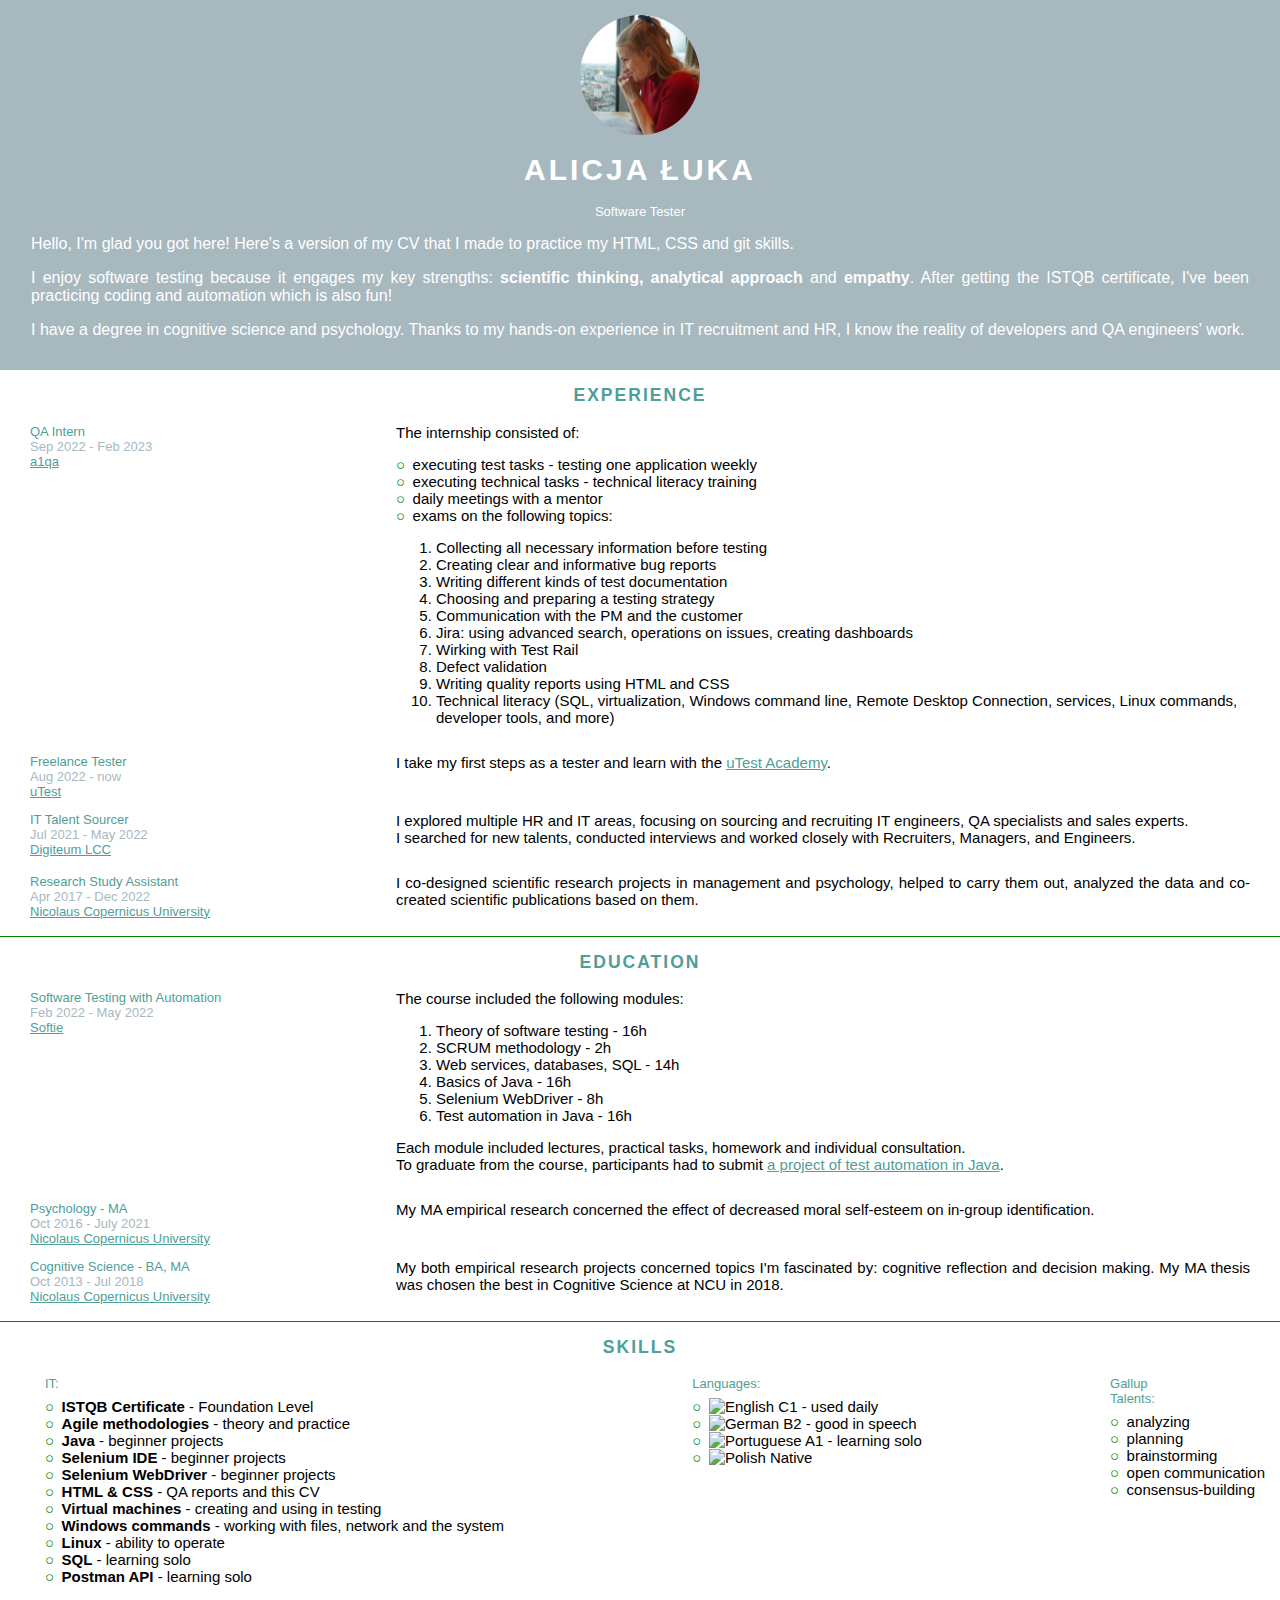
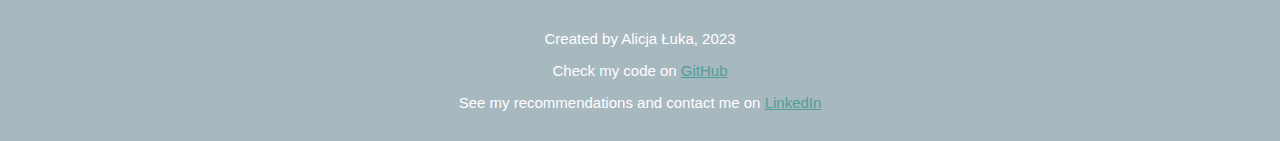
==== commit 2eccf40d: "Update index.html" ====
--- a/index.html
+++ b/index.html
@@ -13,27 +13,17 @@
 	<body>
 		<header>
 			<div>
-				<img src="img\profilowe.jpg" />
+				<img src="img\profilowe2.jpg" />
 			</div>
 			<h1>Alicja Łuka</h1>
             <subtitle>Software Tester</subtitle>
 			<section>
-                <p style="text-align: justify">I enjoy QA because it engages my key strengths: <strong>scientific thinking, analytical approach</strong> and <strong>empathy</strong>.
-                    I have gained knowledge about testing through my <strong>ISTQB</strong> certification, completion of a commercial course, hands-on experience during an internship, and freelance testing on uTest.
-                    <br><br> I am experienced in working fully remote in an agile environment and using <strong>English </strong> for daily communication. I have a good command of <strong>German</strong> and I am eager to use this language in my future professional endeavors.
-                    </p> 
-            </section>
-            <section class="contact">
-                <p>
-                <a href="https://www.linkedin.com/in/alicjaluka" class="fa fa-linkedin"></a>
-                <a href="https://github.com/luka7icja" class="fa fa-github"></a>
-                <a class="fa fa-phone"></a> +48 881 755 889
-                <a class="fa fa-envelope"></a> alicja_luka@op.pl
-                </p>
+                                <p style="text-align: justify">Hello, I'm glad you got here! Here's a version of my CV that I made to practice my HTML, CSS and git skills.</p>
+                <p style="text-align: justify">I enjoy software testing because it engages my key strengths: <strong>scientific thinking, analytical approach</strong> and <strong>empathy</strong>. After getting the ISTQB certificate, I've been practicing coding and automation which is also fun!</p> 
+                <p style="text-align: justify">I have a degree in cognitive science and psychology. Thanks to my hands-on experience in IT recruitment and HR, I know the reality of developers and QA engineers' work.</p>
             </section>
 		</header>
 		<main>
-
 			<!-- Experience -->
 			<section>
 				<h3>Experience</h3>
@@ -213,12 +203,10 @@
 			</section>
 		</main>
 		<footer>
-            <section>
-            <p>I prepared this CV in HTML and CSS. See it as a <a href="https://luka7icja.github.io/MyCV/" style="color: white">website</a>.
-            </p>
-            <p style="text-align: justify; font-size: 10px">In accordance with art. 6 (1) a and b. Regulation (EU) 2016/679 of the European Parliament and of the Council of 27 April 2016 on the protection of natural persons with regard to the processing of personal data and on the free movement of such data, and repealing Directive 95/46/EC (General Data Protection Regulation) hereinafter ‘GDPR’. I agree to have: my personal data, education and employment history proceeded for the purposes of current and future recruitment processes.
-            </p>
-        </section>
+                        <p>Created by Alicja Łuka, 2023 </p>
+            <p>Check my code on <a href="https://github.com/luka7icja">GitHub</a></p>
+			<p>See my recommendations and contact me on <a href="https://www.linkedin.com/in/alicjaluka">LinkedIn</a></p>
+		</footer>
             </footer>
 	</body>
 </html>
--- a/style.css
+++ b/style.css
@@ -1,20 +1,21 @@
 /*@import url('https://fonts.googleapis.com/css?family=Raleway');*/
 
 body {
-  margin: 0;
-  font-size: 14px;
-  margin-top: 1.8em;
-  margin-bottom: 1.8em;
+  margin: auto;
+  font-size: 15px;
   font-family: 'Raleway', sans-serif;
 }
 
 article {
-  padding:0;
+  padding-left: 1em;
+    padding-right: 1em
 }
 
 section{
-  margin: 1em;
-  padding: 1em;
+  padding-left: 1em;
+    padding-right: 1em;
+    padding-bottom: 0;
+    padding-top: 1em;
 }
 
 header, main {
@@ -22,23 +23,49 @@
 }
 
 header, footer {
-  padding: 2em;
+  padding: 1em;
   text-align: center;
   background-size: cover;
-  background-image: url('img/bg.jpg');
+    background-color: #A7B8BF;
   background-position: fixed;
   color: white;
 }
 
 header section {
-  max-width: 600px;
+  max-width: 1700px;
+    font-size: 16px;
     margin: auto;
+    padding-top: 0;
+    padding-bottom: 0;
+}
+
+header subtitle {
+  max-width: 1600px;
+    font-size: 13px;
+    margin:auto;
+    padding-top: 0;
+    padding-bottom: 0;
+}
+
+footer section {
+  max-width: 1600px;
+    margin: auto;
+    padding-top: 0;
+    padding-bottom: 0;
+}
+
+.contact {
+    max-width: 700px;
+    font-size: 13px;
+    margin: auto;
+    padding-top: 0;
+    padding-bottom: 0;
 }
 
 header img {
 	border-radius: 50%;
-	height: 150px;
-	width: 150px;
+	height: 120px;
+	width: 120px;
 }
 
 h1 {
@@ -58,24 +85,17 @@
     padding-bottom: 1em
 }
 
-/* p {
-	color: grey;
-}*/
 
 a {
-  color: black;
-}
-
-a:visited {
-  color: grey;
+  color: #509e98;
 }
 
 a:hover {
-  color: #509e98;
+  color: darkgreen;
 }
 
 a:active {
-  color: #509e98;
+  color: #509e97;
 }
 
 span {
@@ -92,11 +112,11 @@
 }
 
 main {
-  max-width: 1140px;
+  max-width: 1600px;
 }
 
 .experience_item {
-  padding-bottom: 20px;	
+  padding-bottom: 13px;	
   display: flex;
   flex-wrap: wrap;
   justify-content: space-between;
@@ -104,6 +124,7 @@
 
 .title {
   color: #509e98;
+    font-size: 13px;
   font-weight: 500;
   flex: 0 0 25%;
   max-width: 25%;
@@ -111,7 +132,7 @@
 
 .experience_item .description {
   flex: 0 0 70%;
-  max-width: 100%
+  max-width: 100%;
 }
 
 .experience_item .description p {
@@ -119,20 +140,18 @@
 }
 
 .skills {
+    margin-left: 12em;
+    margin-left: 2em;
 	display: flex;
 	flex-direction: row;
 	flex-wrap: wrap;
-	justify-content: space-between;
+    justify-content: space-between;
 }
 
 .skills .column {
   text-align: left;
   flex: 0 0 33,3%;
-  max-width: 30%;
-}
-
-.stills .column .title {
-    margin: auto;
+  max-width: 50%;
 }
 
 ul {
@@ -147,13 +166,23 @@
 	color: green;
 }
 
+header .fa {
+border: 1px solid white;
+text-decoration: none;
+color: white;
+border-radius: 50%;
+font-size: 1.5em;
+width: 1.5em;
+height: 1.5em;
+line-height: 1.5em;
+margin: 5px;
+text-align: center;
+margin-bottom: 0;
+}
+
 @media only screen and (max-width: 576px) {
   .skills {
     display: block;
   }
 
-  .skills .column {
-    max-width: 100%;
-  }
-
 }
